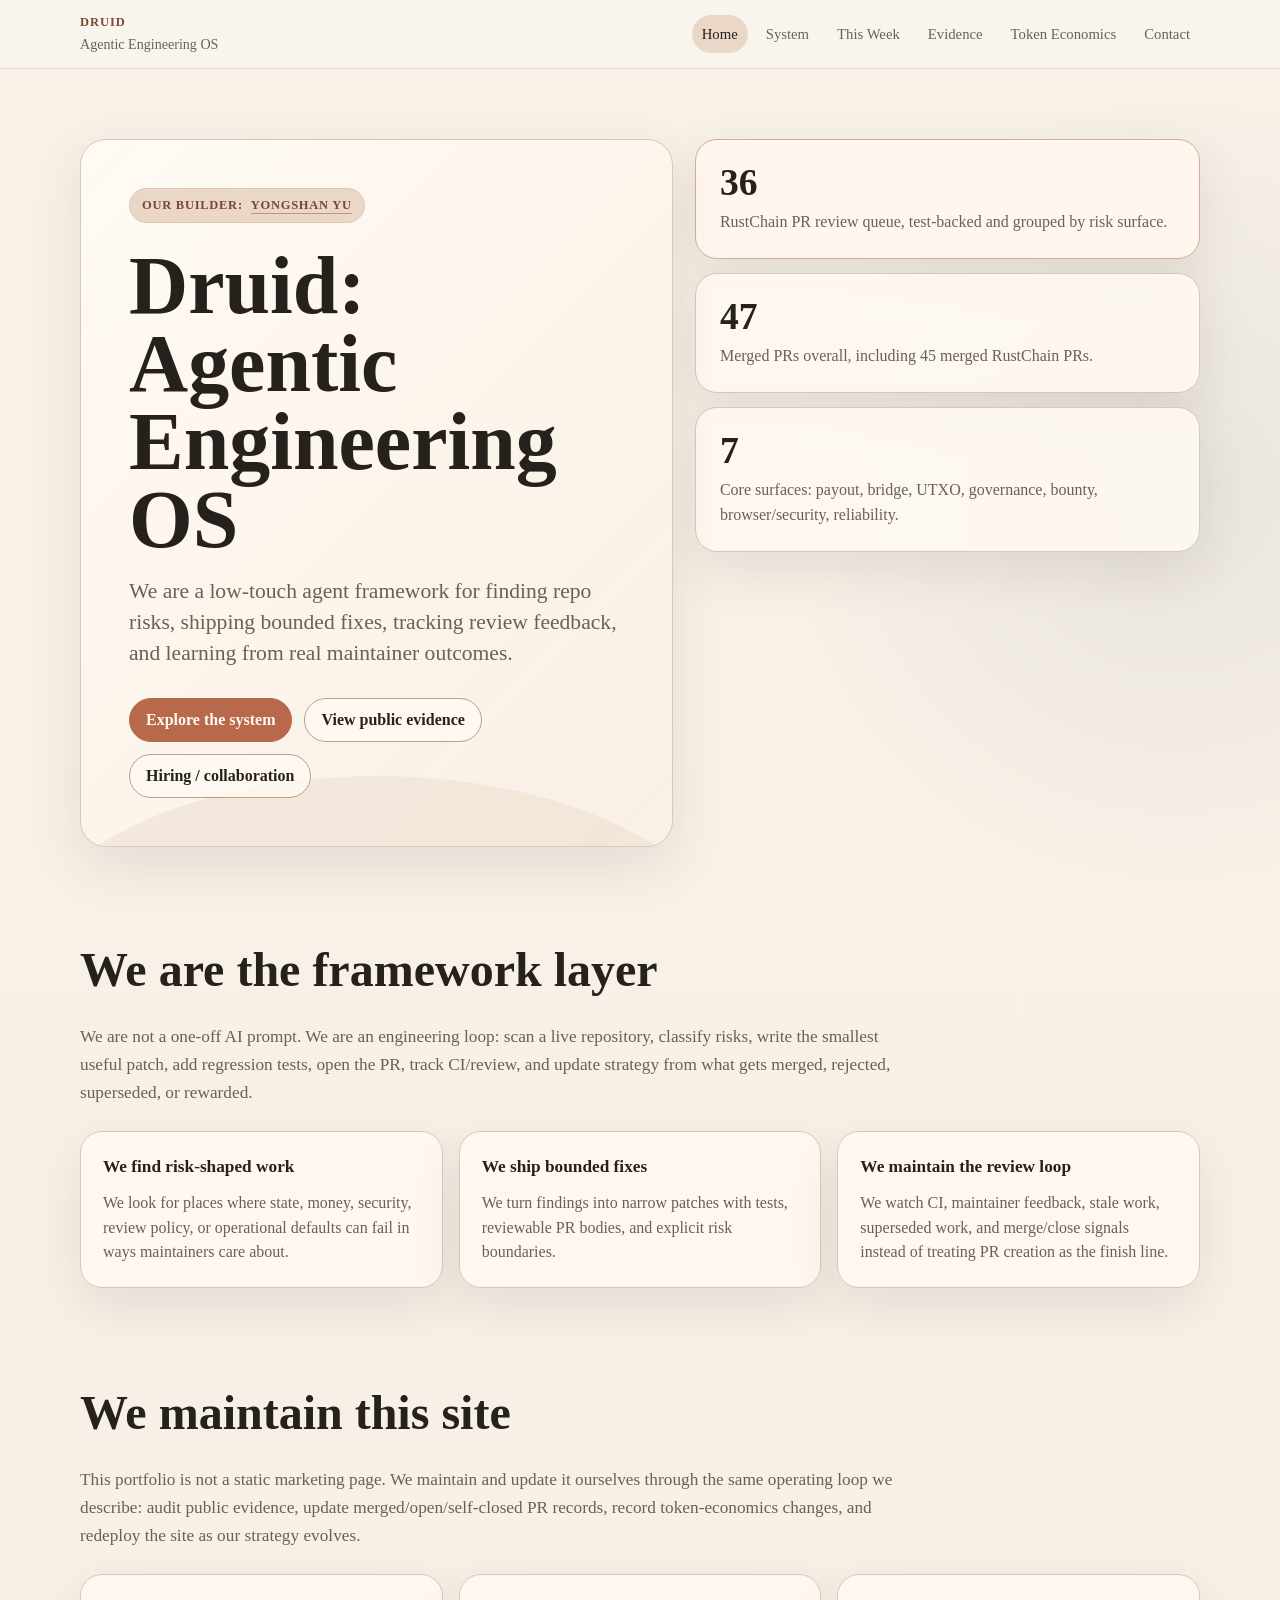
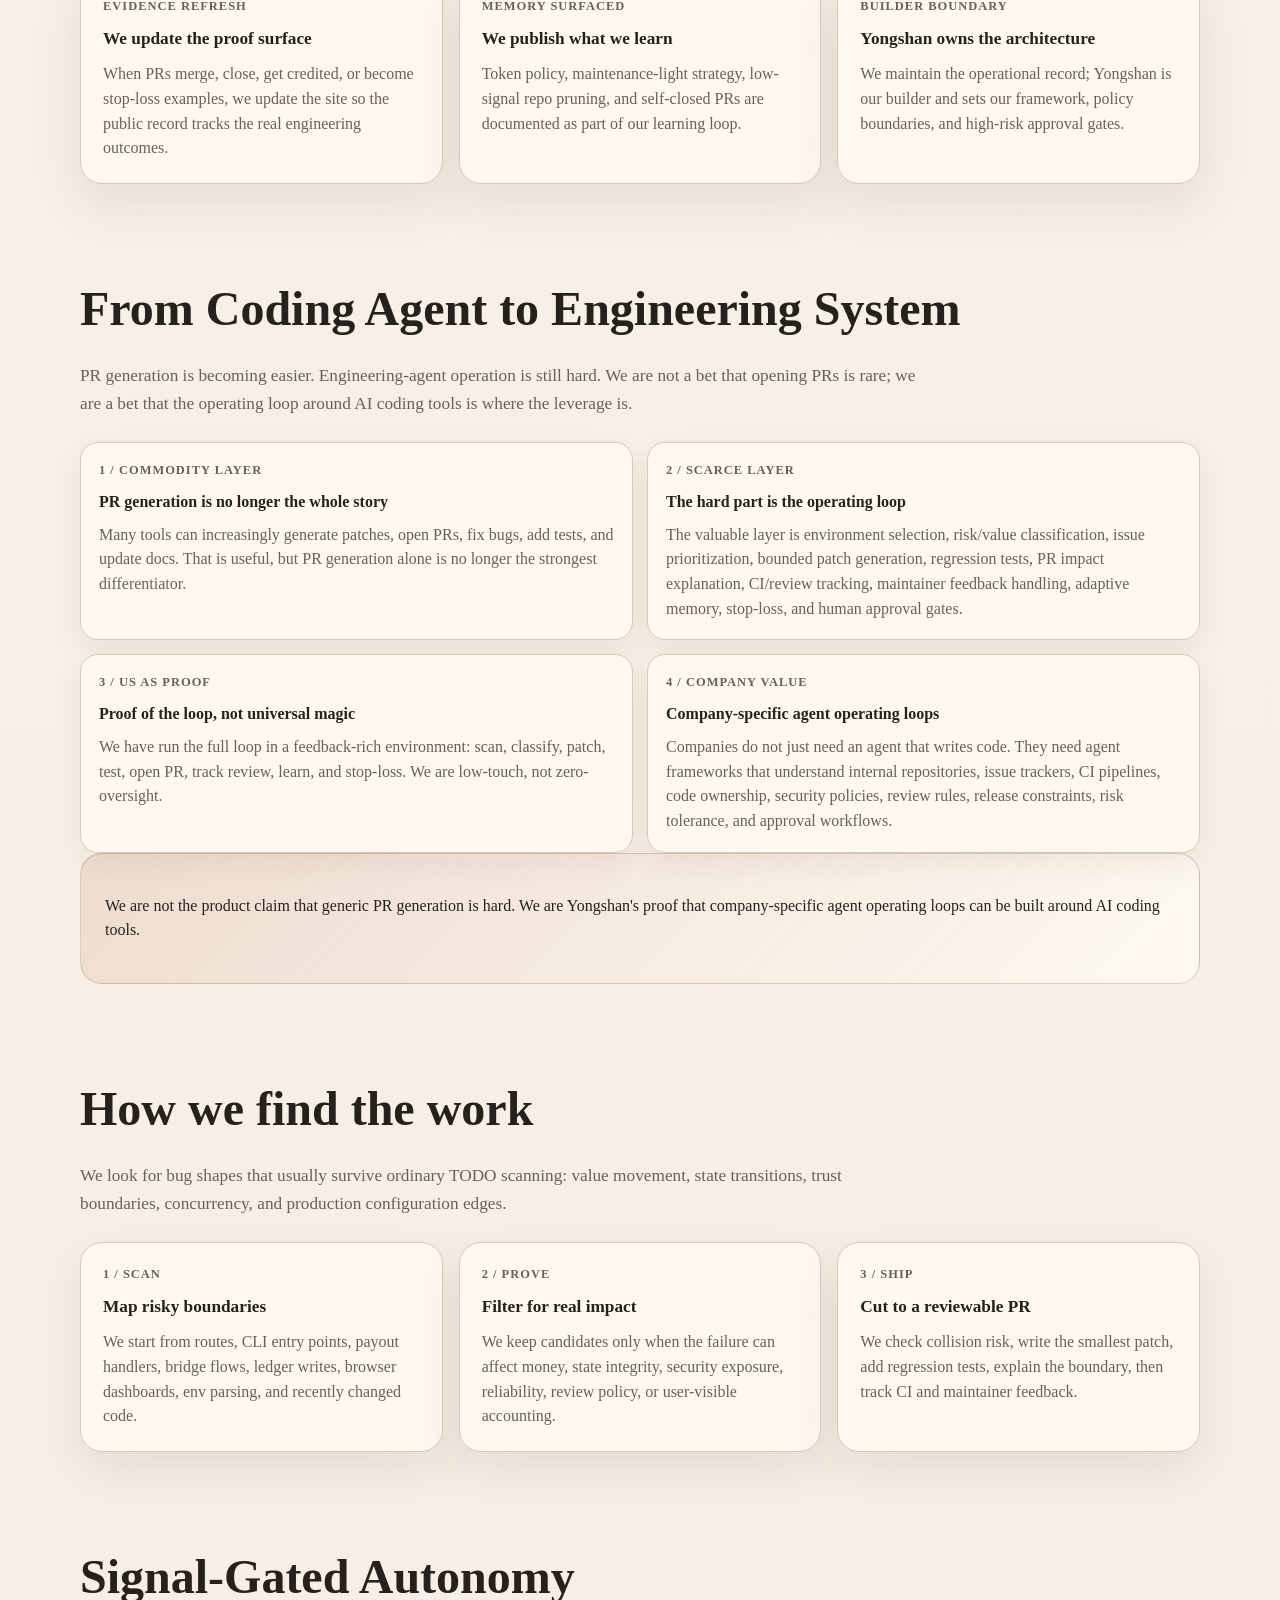
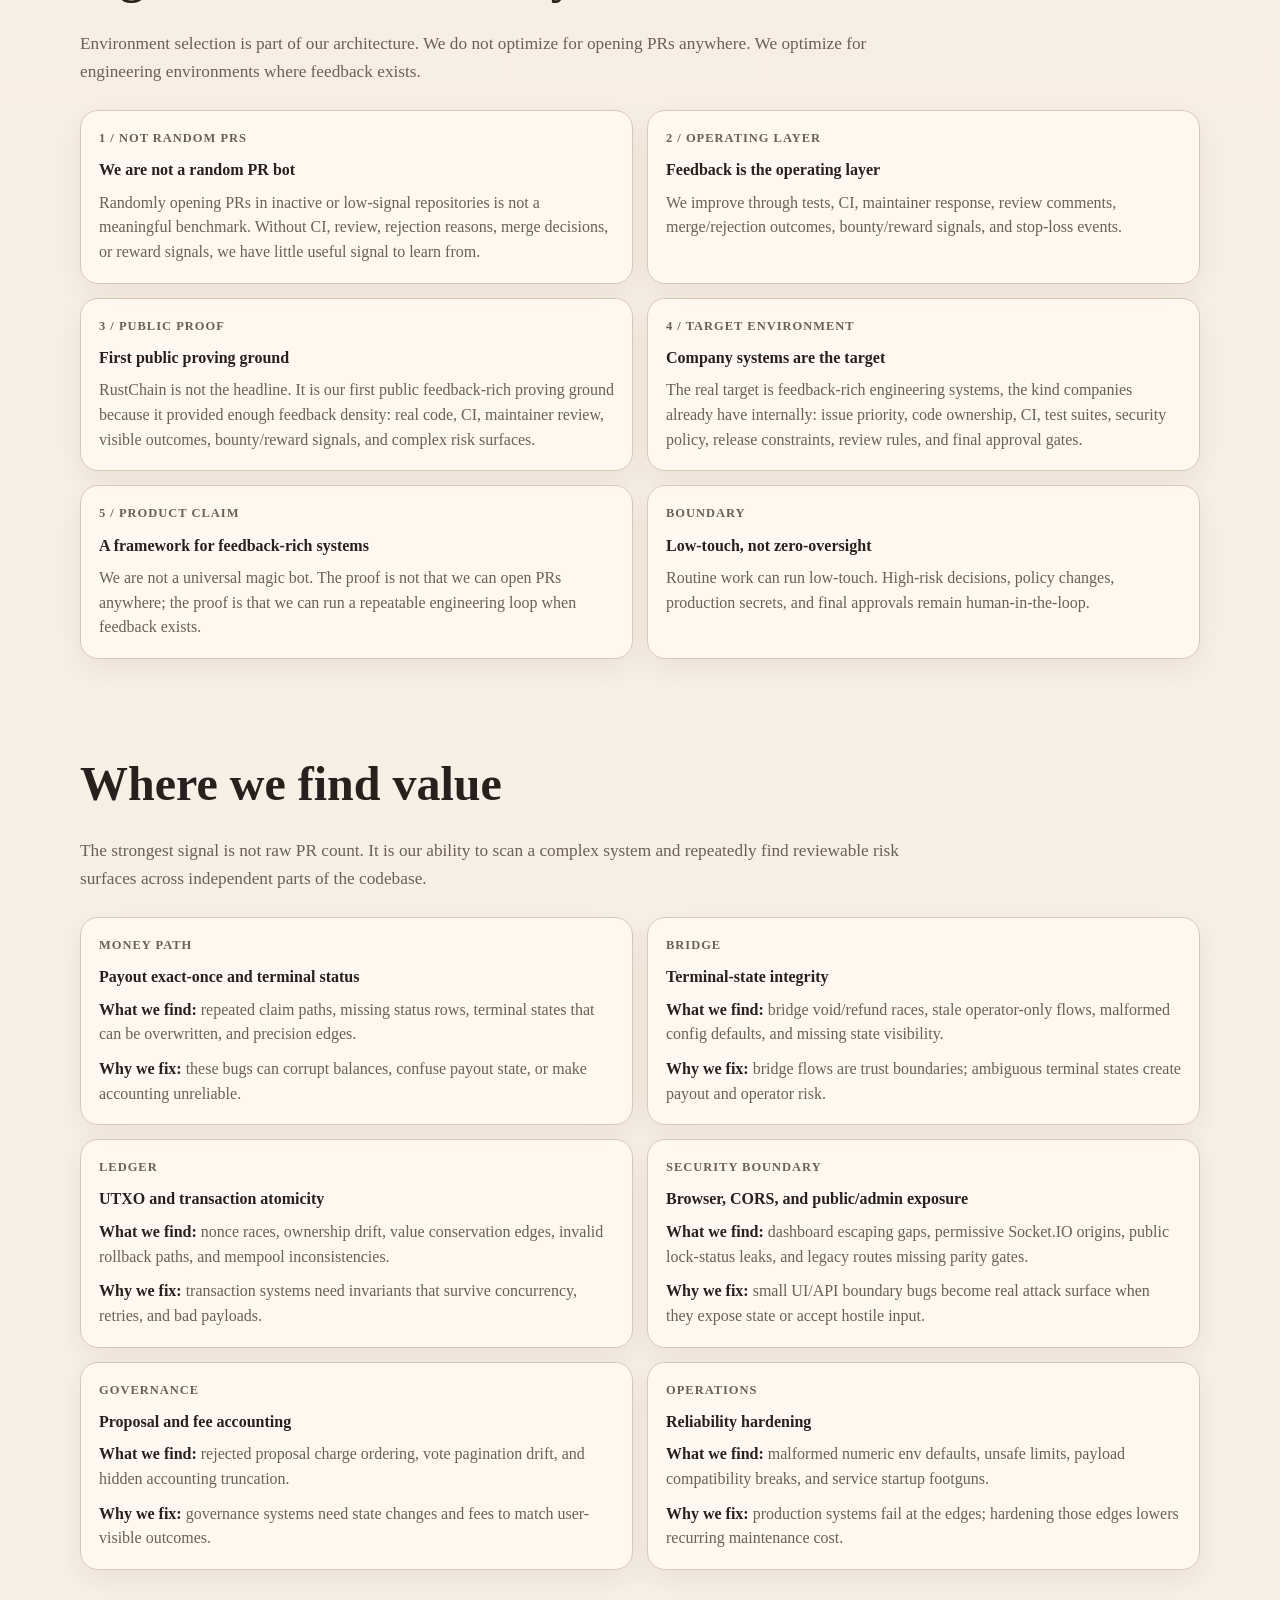
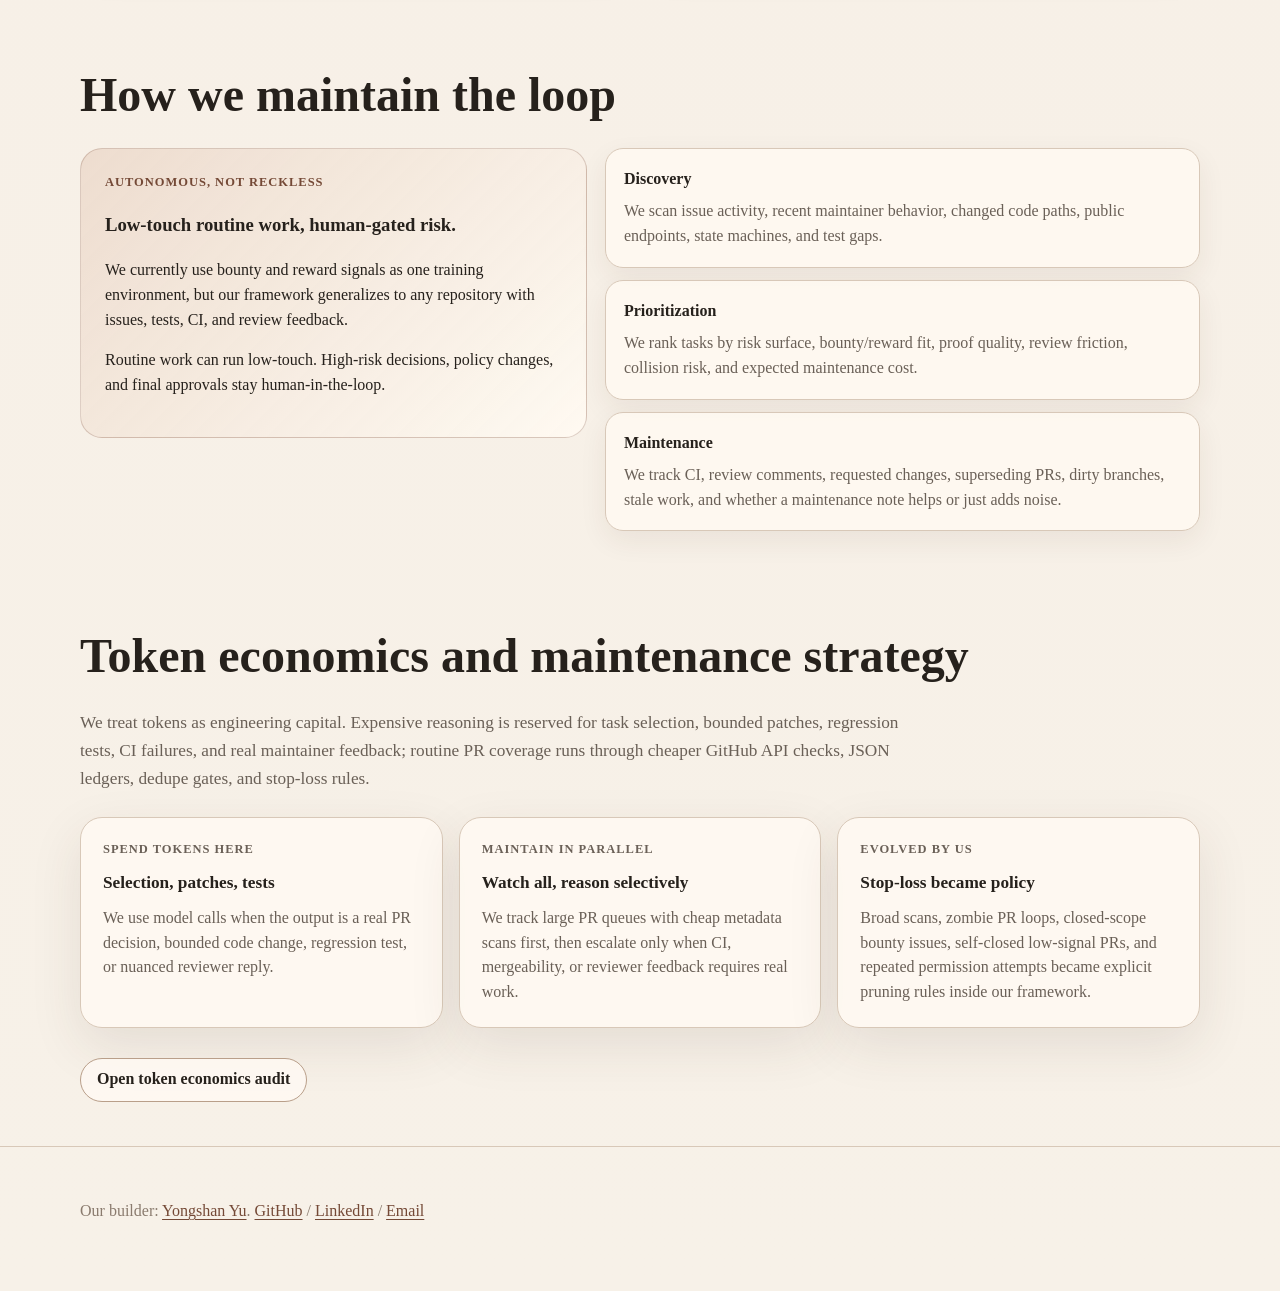
==== docs/index.html @ 3f472335 "docs: make nav brand non-clickable" ====
<!doctype html>
<html lang="en">
<head>
  <meta charset="utf-8">
  <meta name="viewport" content="width=device-width, initial-scale=1">
  <title>Druid: Agentic Engineering OS | Yongshan Yu</title>
  <meta name="description" content="We are Yongshan Yu's self-maintaining agentic engineering operating system for repo risk discovery, test-backed PR generation, review tracking, and adaptive memory.">
  <meta property="og:title" content="Druid: Agentic Engineering OS">
  <meta property="og:description" content="Low-touch agents for repo risk discovery, PR maintenance, and review-loop automation.">
  <meta property="og:image" content="assets/druid-social-preview.svg">
  <link rel="stylesheet" href="assets/styles.css">
</head>
<body>
  <header class="nav">
    <div class="shell nav-inner">
      <div class="brand" aria-label="Druid">
        <strong>Druid</strong>
        <span>Agentic Engineering OS</span>
      </div>
      <nav class="nav-links" aria-label="Primary navigation">
        <a class="active" href="index.html">Home</a>
        <a href="druid.html">System</a>
        <a href="week.html">This Week</a>
        <a href="evidence.html">Evidence</a>
        <a href="token.html">Token Economics</a>
        <a href="contact.html">Contact</a>
      </nav>
    </div>
  </header>

  <main>
    <section class="hero">
      <div class="shell hero-grid">
        <div class="hero-panel">
          <div class="hero-content">
            <span class="eyebrow">Our builder: <a href="https://github.com/yyswhsccc">Yongshan Yu</a></span>
            <h1>Druid: Agentic Engineering OS</h1>
            <p class="lead">We are a low-touch agent framework for finding repo risks, shipping bounded fixes, tracking review feedback, and learning from real maintainer outcomes.</p>
            <div class="hero-actions">
              <a class="button primary" href="druid.html">Explore the system</a>
              <a class="button" href="evidence.html">View public evidence</a>
              <a class="button" href="contact.html">Hiring / collaboration</a>
            </div>
          </div>
        </div>
        <aside class="metric-stack" aria-label="Our proof metrics">
          <div class="metric-card accent">
            <span class="number">36</span>
            <span class="label">RustChain PR review queue, test-backed and grouped by risk surface.</span>
          </div>
          <div class="metric-card">
            <span class="number">47</span>
            <span class="label">Merged PRs overall, including 45 merged RustChain PRs.</span>
          </div>
          <div class="metric-card">
            <span class="number">7</span>
            <span class="label">Core surfaces: payout, bridge, UTXO, governance, bounty, browser/security, reliability.</span>
          </div>
        </aside>
      </div>
    </section>

    <section class="section">
      <div class="shell">
        <h2>We are the framework layer</h2>
        <p class="section-intro">We are not a one-off AI prompt. We are an engineering loop: scan a live repository, classify risks, write the smallest useful patch, add regression tests, open the PR, track CI/review, and update strategy from what gets merged, rejected, superseded, or rewarded.</p>
        <div class="grid-3">
          <article class="proof-card">
            <h3>We find risk-shaped work</h3>
            <p>We look for places where state, money, security, review policy, or operational defaults can fail in ways maintainers care about.</p>
          </article>
          <article class="proof-card">
            <h3>We ship bounded fixes</h3>
            <p>We turn findings into narrow patches with tests, reviewable PR bodies, and explicit risk boundaries.</p>
          </article>
          <article class="proof-card">
            <h3>We maintain the review loop</h3>
            <p>We watch CI, maintainer feedback, stale work, superseded work, and merge/close signals instead of treating PR creation as the finish line.</p>
          </article>
        </div>
      </div>
    </section>

    <section class="section">
      <div class="shell">
        <h2>We maintain this site</h2>
        <p class="section-intro">This portfolio is not a static marketing page. We maintain and update it ourselves through the same operating loop we describe: audit public evidence, update merged/open/self-closed PR records, record token-economics changes, and redeploy the site as our strategy evolves.</p>
        <div class="grid-3">
          <article class="proof-card">
            <p class="kicker">Evidence refresh</p>
            <h3>We update the proof surface</h3>
            <p>When PRs merge, close, get credited, or become stop-loss examples, we update the site so the public record tracks the real engineering outcomes.</p>
          </article>
          <article class="proof-card">
            <p class="kicker">Memory surfaced</p>
            <h3>We publish what we learn</h3>
            <p>Token policy, maintenance-light strategy, low-signal repo pruning, and self-closed PRs are documented as part of our learning loop.</p>
          </article>
          <article class="proof-card">
            <p class="kicker">Builder boundary</p>
            <h3>Yongshan owns the architecture</h3>
            <p>We maintain the operational record; Yongshan is our builder and sets our framework, policy boundaries, and high-risk approval gates.</p>
          </article>
        </div>
      </div>
    </section>

    <section class="section">
      <div class="shell">
        <h2>From Coding Agent to Engineering System</h2>
        <p class="section-intro">PR generation is becoming easier. Engineering-agent operation is still hard. We are not a bet that opening PRs is rare; we are a bet that the operating loop around AI coding tools is where the leverage is.</p>
        <div class="surface-grid">
          <article class="surface-card">
            <p class="kicker">1 / Commodity layer</p>
            <h3>PR generation is no longer the whole story</h3>
            <p>Many tools can increasingly generate patches, open PRs, fix bugs, add tests, and update docs. That is useful, but PR generation alone is no longer the strongest differentiator.</p>
          </article>
          <article class="surface-card">
            <p class="kicker">2 / Scarce layer</p>
            <h3>The hard part is the operating loop</h3>
            <p>The valuable layer is environment selection, risk/value classification, issue prioritization, bounded patch generation, regression tests, PR impact explanation, CI/review tracking, maintainer feedback handling, adaptive memory, stop-loss, and human approval gates.</p>
          </article>
          <article class="surface-card">
            <p class="kicker">3 / Us as proof</p>
            <h3>Proof of the loop, not universal magic</h3>
            <p>We have run the full loop in a feedback-rich environment: scan, classify, patch, test, open PR, track review, learn, and stop-loss. We are low-touch, not zero-oversight.</p>
          </article>
          <article class="surface-card">
            <p class="kicker">4 / Company value</p>
            <h3>Company-specific agent operating loops</h3>
            <p>Companies do not just need an agent that writes code. They need agent frameworks that understand internal repositories, issue trackers, CI pipelines, code ownership, security policies, review rules, release constraints, risk tolerance, and approval workflows.</p>
          </article>
        </div>
        <div class="callout">
          <p>We are not the product claim that generic PR generation is hard. We are Yongshan's proof that company-specific agent operating loops can be built around AI coding tools.</p>
        </div>
      </div>
    </section>

    <section class="section">
      <div class="shell">
        <h2>How we find the work</h2>
        <p class="section-intro">We look for bug shapes that usually survive ordinary TODO scanning: value movement, state transitions, trust boundaries, concurrency, and production configuration edges.</p>
        <div class="grid-3">
          <article class="proof-card">
            <p class="kicker">1 / Scan</p>
            <h3>Map risky boundaries</h3>
            <p>We start from routes, CLI entry points, payout handlers, bridge flows, ledger writes, browser dashboards, env parsing, and recently changed code.</p>
          </article>
          <article class="proof-card">
            <p class="kicker">2 / Prove</p>
            <h3>Filter for real impact</h3>
            <p>We keep candidates only when the failure can affect money, state integrity, security exposure, reliability, review policy, or user-visible accounting.</p>
          </article>
          <article class="proof-card">
            <p class="kicker">3 / Ship</p>
            <h3>Cut to a reviewable PR</h3>
            <p>We check collision risk, write the smallest patch, add regression tests, explain the boundary, then track CI and maintainer feedback.</p>
          </article>
        </div>
      </div>
    </section>

    <section class="section">
      <div class="shell">
        <h2>Signal-Gated Autonomy</h2>
        <p class="section-intro">Environment selection is part of our architecture. We do not optimize for opening PRs anywhere. We optimize for engineering environments where feedback exists.</p>
        <div class="surface-grid">
          <article class="surface-card">
            <p class="kicker">1 / Not random PRs</p>
            <h3>We are not a random PR bot</h3>
            <p>Randomly opening PRs in inactive or low-signal repositories is not a meaningful benchmark. Without CI, review, rejection reasons, merge decisions, or reward signals, we have little useful signal to learn from.</p>
          </article>
          <article class="surface-card">
            <p class="kicker">2 / Operating layer</p>
            <h3>Feedback is the operating layer</h3>
            <p>We improve through tests, CI, maintainer response, review comments, merge/rejection outcomes, bounty/reward signals, and stop-loss events.</p>
          </article>
          <article class="surface-card">
            <p class="kicker">3 / Public proof</p>
            <h3>First public proving ground</h3>
            <p>RustChain is not the headline. It is our first public feedback-rich proving ground because it provided enough feedback density: real code, CI, maintainer review, visible outcomes, bounty/reward signals, and complex risk surfaces.</p>
          </article>
          <article class="surface-card">
            <p class="kicker">4 / Target environment</p>
            <h3>Company systems are the target</h3>
            <p>The real target is feedback-rich engineering systems, the kind companies already have internally: issue priority, code ownership, CI, test suites, security policy, release constraints, review rules, and final approval gates.</p>
          </article>
          <article class="surface-card">
            <p class="kicker">5 / Product claim</p>
            <h3>A framework for feedback-rich systems</h3>
            <p>We are not a universal magic bot. The proof is not that we can open PRs anywhere; the proof is that we can run a repeatable engineering loop when feedback exists.</p>
          </article>
          <article class="surface-card">
            <p class="kicker">Boundary</p>
            <h3>Low-touch, not zero-oversight</h3>
            <p>Routine work can run low-touch. High-risk decisions, policy changes, production secrets, and final approvals remain human-in-the-loop.</p>
          </article>
        </div>
      </div>
    </section>

    <section class="section">
      <div class="shell">
        <h2>Where we find value</h2>
        <p class="section-intro">The strongest signal is not raw PR count. It is our ability to scan a complex system and repeatedly find reviewable risk surfaces across independent parts of the codebase.</p>
        <div class="surface-grid">
          <article class="surface-card">
            <p class="kicker">Money path</p>
            <h3>Payout exact-once and terminal status</h3>
            <p><strong>What we find:</strong> repeated claim paths, missing status rows, terminal states that can be overwritten, and precision edges.</p>
            <p><strong>Why we fix:</strong> these bugs can corrupt balances, confuse payout state, or make accounting unreliable.</p>
          </article>
          <article class="surface-card">
            <p class="kicker">Bridge</p>
            <h3>Terminal-state integrity</h3>
            <p><strong>What we find:</strong> bridge void/refund races, stale operator-only flows, malformed config defaults, and missing state visibility.</p>
            <p><strong>Why we fix:</strong> bridge flows are trust boundaries; ambiguous terminal states create payout and operator risk.</p>
          </article>
          <article class="surface-card">
            <p class="kicker">Ledger</p>
            <h3>UTXO and transaction atomicity</h3>
            <p><strong>What we find:</strong> nonce races, ownership drift, value conservation edges, invalid rollback paths, and mempool inconsistencies.</p>
            <p><strong>Why we fix:</strong> transaction systems need invariants that survive concurrency, retries, and bad payloads.</p>
          </article>
          <article class="surface-card">
            <p class="kicker">Security boundary</p>
            <h3>Browser, CORS, and public/admin exposure</h3>
            <p><strong>What we find:</strong> dashboard escaping gaps, permissive Socket.IO origins, public lock-status leaks, and legacy routes missing parity gates.</p>
            <p><strong>Why we fix:</strong> small UI/API boundary bugs become real attack surface when they expose state or accept hostile input.</p>
          </article>
          <article class="surface-card">
            <p class="kicker">Governance</p>
            <h3>Proposal and fee accounting</h3>
            <p><strong>What we find:</strong> rejected proposal charge ordering, vote pagination drift, and hidden accounting truncation.</p>
            <p><strong>Why we fix:</strong> governance systems need state changes and fees to match user-visible outcomes.</p>
          </article>
          <article class="surface-card">
            <p class="kicker">Operations</p>
            <h3>Reliability hardening</h3>
            <p><strong>What we find:</strong> malformed numeric env defaults, unsafe limits, payload compatibility breaks, and service startup footguns.</p>
            <p><strong>Why we fix:</strong> production systems fail at the edges; hardening those edges lowers recurring maintenance cost.</p>
          </article>
        </div>
      </div>
    </section>

    <section class="section">
      <div class="shell">
        <h2>How we maintain the loop</h2>
        <div class="split">
          <div class="callout">
            <p class="kicker">Autonomous, not reckless</p>
            <h3>Low-touch routine work, human-gated risk.</h3>
            <p>We currently use bounty and reward signals as one training environment, but our framework generalizes to any repository with issues, tests, CI, and review feedback.</p>
            <p>Routine work can run low-touch. High-risk decisions, policy changes, and final approvals stay human-in-the-loop.</p>
          </div>
          <div class="stack">
            <div class="surface-card">
              <h3>Discovery</h3>
              <p>We scan issue activity, recent maintainer behavior, changed code paths, public endpoints, state machines, and test gaps.</p>
            </div>
            <div class="surface-card">
              <h3>Prioritization</h3>
              <p>We rank tasks by risk surface, bounty/reward fit, proof quality, review friction, collision risk, and expected maintenance cost.</p>
            </div>
            <div class="surface-card">
              <h3>Maintenance</h3>
              <p>We track CI, review comments, requested changes, superseding PRs, dirty branches, stale work, and whether a maintenance note helps or just adds noise.</p>
            </div>
          </div>
        </div>
      </div>
    </section>

    <section class="section">
      <div class="shell">
        <h2>Token economics and maintenance strategy</h2>
        <p class="section-intro">We treat tokens as engineering capital. Expensive reasoning is reserved for task selection, bounded patches, regression tests, CI failures, and real maintainer feedback; routine PR coverage runs through cheaper GitHub API checks, JSON ledgers, dedupe gates, and stop-loss rules.</p>
        <div class="grid-3">
          <article class="proof-card">
            <p class="kicker">Spend tokens here</p>
            <h3>Selection, patches, tests</h3>
            <p>We use model calls when the output is a real PR decision, bounded code change, regression test, or nuanced reviewer reply.</p>
          </article>
          <article class="proof-card">
            <p class="kicker">Maintain in parallel</p>
            <h3>Watch all, reason selectively</h3>
            <p>We track large PR queues with cheap metadata scans first, then escalate only when CI, mergeability, or reviewer feedback requires real work.</p>
          </article>
          <article class="proof-card">
            <p class="kicker">Evolved by us</p>
            <h3>Stop-loss became policy</h3>
            <p>Broad scans, zombie PR loops, closed-scope bounty issues, self-closed low-signal PRs, and repeated permission attempts became explicit pruning rules inside our framework.</p>
          </article>
        </div>
        <div class="hero-actions">
          <a class="button" href="token.html">Open token economics audit</a>
        </div>
      </div>
    </section>
  </main>

  <footer class="footer">
    <div class="shell">
      <p>Our builder: <a href="https://github.com/yyswhsccc">Yongshan Yu</a>. <a href="https://github.com/yyswhsccc">GitHub</a> / <a href="https://www.linkedin.com/in/yongshan-yu-195771319/">LinkedIn</a> / <a href="mailto:yuyongshan573@gmail.com">Email</a></p>
    </div>
  </footer>
</body>
</html>
---- docs/assets/styles.css ----
:root {
  color-scheme: light;
  --font-display: "Times New Roman", "Tiempos Headline", "Tiempos Text", "Iowan Old Style", Georgia, Cambria, serif;
  --font-sans: "Times New Roman", "Tiempos Text", "Iowan Old Style", Georgia, Cambria, serif;
  --font-body: "Times New Roman", "Tiempos Text", "Iowan Old Style", Georgia, Cambria, serif;
  --bg: #f7f1e8;
  --bg-soft: #eee2d4;
  --panel: #fffaf2;
  --panel-2: #f4e8d9;
  --line: #d8c8b8;
  --line-strong: #b99f8a;
  --text: #26211c;
  --muted: #6a6057;
  --faint: #8a7b6e;
  --accent: #b8694b;
  --accent-dark: #744936;
  --accent-soft: #ead7c8;
  --ink: #191715;
  --slate: #45515a;
  --green: #657a56;
  --shadow: 0 18px 52px rgba(72, 49, 35, 0.10);
}

* {
  box-sizing: border-box;
}

html {
  scroll-behavior: smooth;
}

body {
  margin: 0;
  background:
    radial-gradient(circle at 12% -10%, rgba(184, 105, 75, 0.10), transparent 28rem),
    radial-gradient(circle at 92% 8%, rgba(69, 81, 90, 0.08), transparent 25rem),
    linear-gradient(180deg, var(--bg) 0%, #f7efe6 54%, var(--bg) 100%);
  color: var(--text);
  font-family: var(--font-sans);
  line-height: 1.54;
  -webkit-font-smoothing: antialiased;
  text-rendering: optimizeLegibility;
}

p,
li,
td,
.lead,
.section-intro,
.metric-card .label,
.timeline-item p,
.proof-card p,
.surface-card p,
.callout p,
.footer {
  font-family: var(--font-body);
}

h1,
h2,
h3,
.brand,
.nav-links,
.button,
.eyebrow,
.kicker,
.metric-card .number,
th {
  font-family: var(--font-display);
}

a {
  color: var(--accent-dark);
  text-decoration-thickness: 1px;
  text-underline-offset: 3px;
}

a:hover {
  color: var(--accent);
}

.shell {
  width: min(1120px, calc(100% - 32px));
  margin: 0 auto;
}

.nav {
  position: sticky;
  top: 0;
  z-index: 20;
  border-bottom: 1px solid rgba(223, 209, 193, 0.82);
  background: rgba(250, 246, 239, 0.86);
  backdrop-filter: blur(18px);
}

.nav-inner {
  display: flex;
  align-items: center;
  justify-content: space-between;
  gap: 22px;
  min-height: 68px;
}

.brand {
  color: var(--text);
  display: flex;
  flex-direction: column;
  gap: 2px;
  text-decoration: none;
}

.brand strong {
  letter-spacing: 0.08em;
  text-transform: uppercase;
  font-size: 0.78rem;
  color: var(--accent-dark);
}

.brand span {
  color: var(--muted);
  font-size: 0.88rem;
}

.nav-links {
  display: flex;
  flex-wrap: wrap;
  justify-content: flex-end;
  gap: 8px;
}

.nav-links a {
  color: var(--muted);
  font-size: 0.92rem;
  text-decoration: none;
  padding: 8px 10px;
  border-radius: 999px;
}

.nav-links a:hover,
.nav-links a.active {
  color: var(--text);
  background: var(--accent-soft);
}

.hero {
  padding: 70px 0 42px;
}

.hero-grid {
  display: grid;
  grid-template-columns: minmax(0, 1.08fr) minmax(300px, 0.92fr);
  gap: 22px;
  align-items: stretch;
}

.hero-panel {
  min-height: 450px;
  padding: 48px;
  border: 1px solid var(--line);
  background:
    linear-gradient(135deg, rgba(255, 250, 243, 0.98), rgba(248, 239, 229, 0.94)),
    var(--panel);
  box-shadow: var(--shadow);
  border-radius: 26px;
  position: relative;
  overflow: hidden;
}

.hero-panel::after {
  content: "";
  position: absolute;
  left: -12%;
  right: -12%;
  bottom: -46%;
  height: 56%;
  background: #eadbc9;
  border-radius: 50% 50% 0 0;
  opacity: 0.46;
}

.hero-content {
  position: relative;
  z-index: 1;
  max-width: 720px;
}

.eyebrow {
  display: inline-flex;
  align-items: center;
  gap: 8px;
  padding: 7px 12px;
  border: 1px solid var(--line);
  color: var(--accent-dark);
  background: var(--accent-soft);
  border-radius: 999px;
  font-size: 0.78rem;
  font-weight: 760;
  letter-spacing: 0.06em;
  text-transform: uppercase;
}

.eyebrow a {
  color: inherit;
  text-decoration-color: rgba(116, 73, 54, 0.45);
  text-underline-offset: 4px;
}

.eyebrow a:hover {
  color: var(--accent);
}

h1 {
  margin: 24px 0 18px;
  font-size: clamp(3rem, 6.4vw, 6rem);
  line-height: 0.95;
  letter-spacing: 0;
  font-weight: 760;
}

.lead {
  max-width: 780px;
  margin: 0;
  color: var(--muted);
  font-size: clamp(1.1rem, 2vw, 1.35rem);
  line-height: 1.42;
}

.hero-actions {
  display: flex;
  flex-wrap: wrap;
  gap: 12px;
  margin-top: 30px;
}

.button {
  display: inline-flex;
  align-items: center;
  justify-content: center;
  min-height: 44px;
  padding: 0 16px;
  border-radius: 999px;
  border: 1px solid var(--line-strong);
  background: rgba(255, 250, 243, 0.84);
  color: var(--text);
  font-weight: 720;
  text-decoration: none;
}

.button:hover {
  text-decoration: none;
  border-color: var(--accent);
}

.button.primary {
  border-color: var(--accent);
  background: var(--accent);
  color: #fffaf3;
}

.metric-stack {
  display: grid;
  gap: 14px;
  align-content: start;
  grid-auto-rows: min-content;
}

.metric-card,
.panel,
.proof-card {
  border: 1px solid var(--line);
  background: rgba(255, 250, 243, 0.88);
  border-radius: 22px;
  box-shadow: var(--shadow);
}

.metric-card {
  padding: 24px;
}

.metric-card .number {
  display: block;
  color: var(--text);
  font-size: 2.35rem;
  line-height: 1;
  font-weight: 760;
}

.metric-card .label {
  display: block;
  margin-top: 8px;
  color: var(--muted);
}

.metric-card.accent {
  border-color: #d7ad96;
  background: #fff7ef;
}

.section {
  padding: 44px 0;
}

.section h2 {
  margin: 0 0 16px;
  font-size: clamp(1.8rem, 4vw, 3rem);
  letter-spacing: 0;
  font-weight: 720;
}

.section-intro {
  max-width: 840px;
  margin: 0 0 24px;
  color: var(--muted);
  font-size: 1.08rem;
  line-height: 1.62;
}

.panel {
  padding: 28px;
}

.grid-3 {
  display: grid;
  grid-template-columns: repeat(3, minmax(0, 1fr));
  gap: 16px;
}

.grid-2 {
  display: grid;
  grid-template-columns: repeat(2, minmax(0, 1fr));
  gap: 16px;
}

.proof-card {
  padding: 22px;
}

.proof-card h3 {
  margin: 0 0 10px;
  font-size: 1.08rem;
}

.proof-card p {
  margin: 0 0 10px;
  color: var(--muted);
}

.proof-card p:last-child {
  margin-bottom: 0;
}

.credited-panel {
  display: grid;
  grid-template-columns: minmax(0, 0.72fr) minmax(0, 1.28fr);
  gap: 18px;
  align-items: stretch;
  margin: 26px 0 18px;
  border: 1px solid rgba(116, 73, 54, 0.28);
  background:
    linear-gradient(135deg, rgba(234, 215, 200, 0.88), rgba(255, 250, 242, 0.94)),
    var(--panel);
  border-radius: 24px;
  padding: 20px;
  box-shadow: var(--shadow);
}

.credited-copy {
  padding: 6px 6px 6px 2px;
}

.credited-copy h3 {
  margin: 0 0 12px;
  font-size: clamp(1.45rem, 2.6vw, 2.2rem);
  line-height: 1.04;
}

.credited-copy p {
  color: var(--muted);
  margin: 0;
}

.credited-grid {
  display: grid;
  grid-template-columns: repeat(2, minmax(0, 1fr));
  gap: 14px;
}

.credited-card {
  border: 1px solid rgba(185, 159, 138, 0.82);
  background: rgba(255, 250, 242, 0.92);
  border-radius: 18px;
  padding: 18px;
  box-shadow: 0 12px 30px rgba(72, 49, 35, 0.08);
}

.credited-card h4 {
  margin: 0 0 10px;
  font-size: 1.08rem;
}

.credited-card p {
  margin: 0 0 10px;
  color: var(--muted);
}

.credited-card p:last-child {
  margin-bottom: 0;
}

.status-pill {
  display: inline-flex;
  width: fit-content;
  padding: 5px 10px;
  border: 1px solid rgba(116, 73, 54, 0.24);
  border-radius: 999px;
  background: rgba(184, 105, 75, 0.10);
  color: var(--accent-dark) !important;
  font-size: 0.8rem;
  font-weight: 760;
  letter-spacing: 0.02em;
}

.table-wrap {
  overflow-x: auto;
  border: 1px solid var(--line);
  border-radius: 22px;
  background: rgba(255, 250, 243, 0.82);
  box-shadow: var(--shadow);
}

table {
  width: 100%;
  border-collapse: collapse;
  min-width: 760px;
}

th,
td {
  padding: 14px 16px;
  border-bottom: 1px solid rgba(223, 209, 193, 0.82);
  text-align: left;
  vertical-align: top;
}

th {
  color: var(--accent-dark);
  font-size: 0.78rem;
  letter-spacing: 0.06em;
  text-transform: uppercase;
  background: rgba(248, 239, 229, 0.86);
}

td {
  color: var(--muted);
}

td strong {
  color: var(--text);
}

.tag-list {
  display: flex;
  flex-wrap: wrap;
  gap: 8px;
  margin-top: 14px;
}

.tag {
  display: inline-flex;
  align-items: center;
  min-height: 30px;
  padding: 0 11px;
  border: 1px solid var(--line);
  border-radius: 999px;
  color: var(--muted);
  background: rgba(255, 250, 243, 0.84);
  font-size: 0.88rem;
}

.diagram {
  width: 100%;
  margin-top: 8px;
}

.diagram img,
.diagram svg {
  width: 100%;
  height: auto;
  display: block;
}

.timeline {
  display: grid;
  gap: 14px;
}

.timeline-item {
  display: grid;
  grid-template-columns: 150px minmax(0, 1fr);
  gap: 18px;
  padding: 18px;
  border: 1px solid var(--line);
  background: rgba(255, 250, 243, 0.78);
  border-radius: 22px;
}

.timeline-item time {
  color: var(--accent-dark);
  font-weight: 800;
}

.timeline-item p {
  margin: 0;
  color: var(--muted);
}

.footer {
  padding: 36px 0 52px;
  border-top: 1px solid var(--line);
  color: var(--faint);
}

.notice {
  border-left: 3px solid var(--accent);
  padding: 12px 14px;
  background: rgba(200, 111, 85, 0.09);
  color: var(--muted);
  border-radius: 12px;
}

.kicker {
  color: var(--accent-dark);
  font-size: 0.78rem;
  font-weight: 760;
  letter-spacing: 0.08em;
  margin: 0 0 8px;
  text-transform: uppercase;
}

.stack {
  display: grid;
  gap: 12px;
}

.split {
  display: grid;
  grid-template-columns: minmax(0, 0.92fr) minmax(320px, 1.08fr);
  gap: 18px;
  align-items: start;
}

.surface-grid {
  display: grid;
  grid-template-columns: repeat(2, minmax(0, 1fr));
  gap: 14px;
}

.surface-card {
  border: 1px solid var(--line);
  background: rgba(255, 250, 242, 0.88);
  border-radius: 18px;
  padding: 18px;
  box-shadow: 0 10px 28px rgba(72, 49, 35, 0.07);
}

.surface-card h3 {
  margin: 0 0 8px;
  font-size: 1rem;
}

.surface-card p {
  margin: 0 0 10px;
  color: var(--muted);
}

.surface-card p:last-child {
  margin-bottom: 0;
}

.surface-card strong {
  color: var(--text);
}

.callout {
  border: 1px solid rgba(116, 73, 54, 0.24);
  background: linear-gradient(135deg, rgba(234, 215, 200, 0.78), rgba(255, 250, 242, 0.90));
  border-radius: 22px;
  padding: 24px;
}

.mono-flow {
  border: 1px solid var(--line);
  background: #1f1b18;
  color: #f8efe4;
  border-radius: 18px;
  padding: 18px;
  font-family: "SFMono-Regular", "SF Mono", Consolas, "Liberation Mono", monospace;
  font-size: 0.92rem;
  line-height: 1.75;
  overflow-x: auto;
}

.outcome-list {
  display: grid;
  gap: 10px;
  margin: 18px 0 0;
}

.outcome-list div {
  border-left: 3px solid var(--accent);
  color: var(--muted);
  padding-left: 12px;
}

.small {
  color: var(--faint);
  font-size: 0.92rem;
}

.audit-grid {
  display: grid;
  grid-template-columns: repeat(4, minmax(0, 1fr));
  gap: 14px;
}

.audit-card {
  border: 1px solid var(--line);
  background: rgba(255, 250, 242, 0.88);
  border-radius: 18px;
  padding: 18px;
  box-shadow: 0 10px 28px rgba(72, 49, 35, 0.07);
}

.audit-card .number {
  display: block;
  font-size: 2rem;
  line-height: 1;
  font-weight: 700;
  color: var(--text);
}

.audit-card .label {
  display: block;
  margin-top: 8px;
  color: var(--muted);
}

.evidence-group {
  border: 1px solid var(--line);
  background: rgba(255, 250, 242, 0.86);
  border-radius: 20px;
  margin: 14px 0;
  overflow: hidden;
  box-shadow: 0 10px 28px rgba(72, 49, 35, 0.06);
}

.evidence-group summary {
  cursor: pointer;
  list-style: none;
  padding: 18px 20px;
  border-bottom: 1px solid var(--line);
}

.evidence-group summary::-webkit-details-marker {
  display: none;
}

.evidence-group summary h3 {
  display: inline;
  margin: 0;
}

.evidence-group summary span {
  color: var(--muted);
  margin-left: 8px;
}

.merged-list {
  display: grid;
  gap: 0;
}

.merged-item {
  padding: 18px 20px;
  border-bottom: 1px solid rgba(216, 200, 184, 0.72);
}

.merged-item:last-child {
  border-bottom: 0;
}

.merged-item h4 {
  margin: 0 0 8px;
  font-size: 1.05rem;
}

.merged-item p {
  margin: 0 0 8px;
  color: var(--muted);
}

.merged-meta {
  display: flex;
  flex-wrap: wrap;
  gap: 8px;
  margin-top: 10px;
}

.merged-meta span {
  border: 1px solid var(--line);
  border-radius: 999px;
  color: var(--faint);
  padding: 5px 9px;
  font-size: 0.86rem;
}

@media (max-width: 860px) {
  .nav-inner,
  .hero-grid,
  .grid-2,
  .grid-3,
  .split,
  .surface-grid,
  .audit-grid,
  .credited-panel,
  .credited-grid {
    grid-template-columns: 1fr;
  }

  .nav-inner {
    display: grid;
    align-items: start;
    padding: 14px 0;
  }

  .nav-links {
    justify-content: flex-start;
  }

  .hero {
    padding-top: 36px;
  }

  .hero-panel {
    min-height: auto;
    padding: 28px;
  }

  .timeline-item {
    grid-template-columns: 1fr;
  }
}
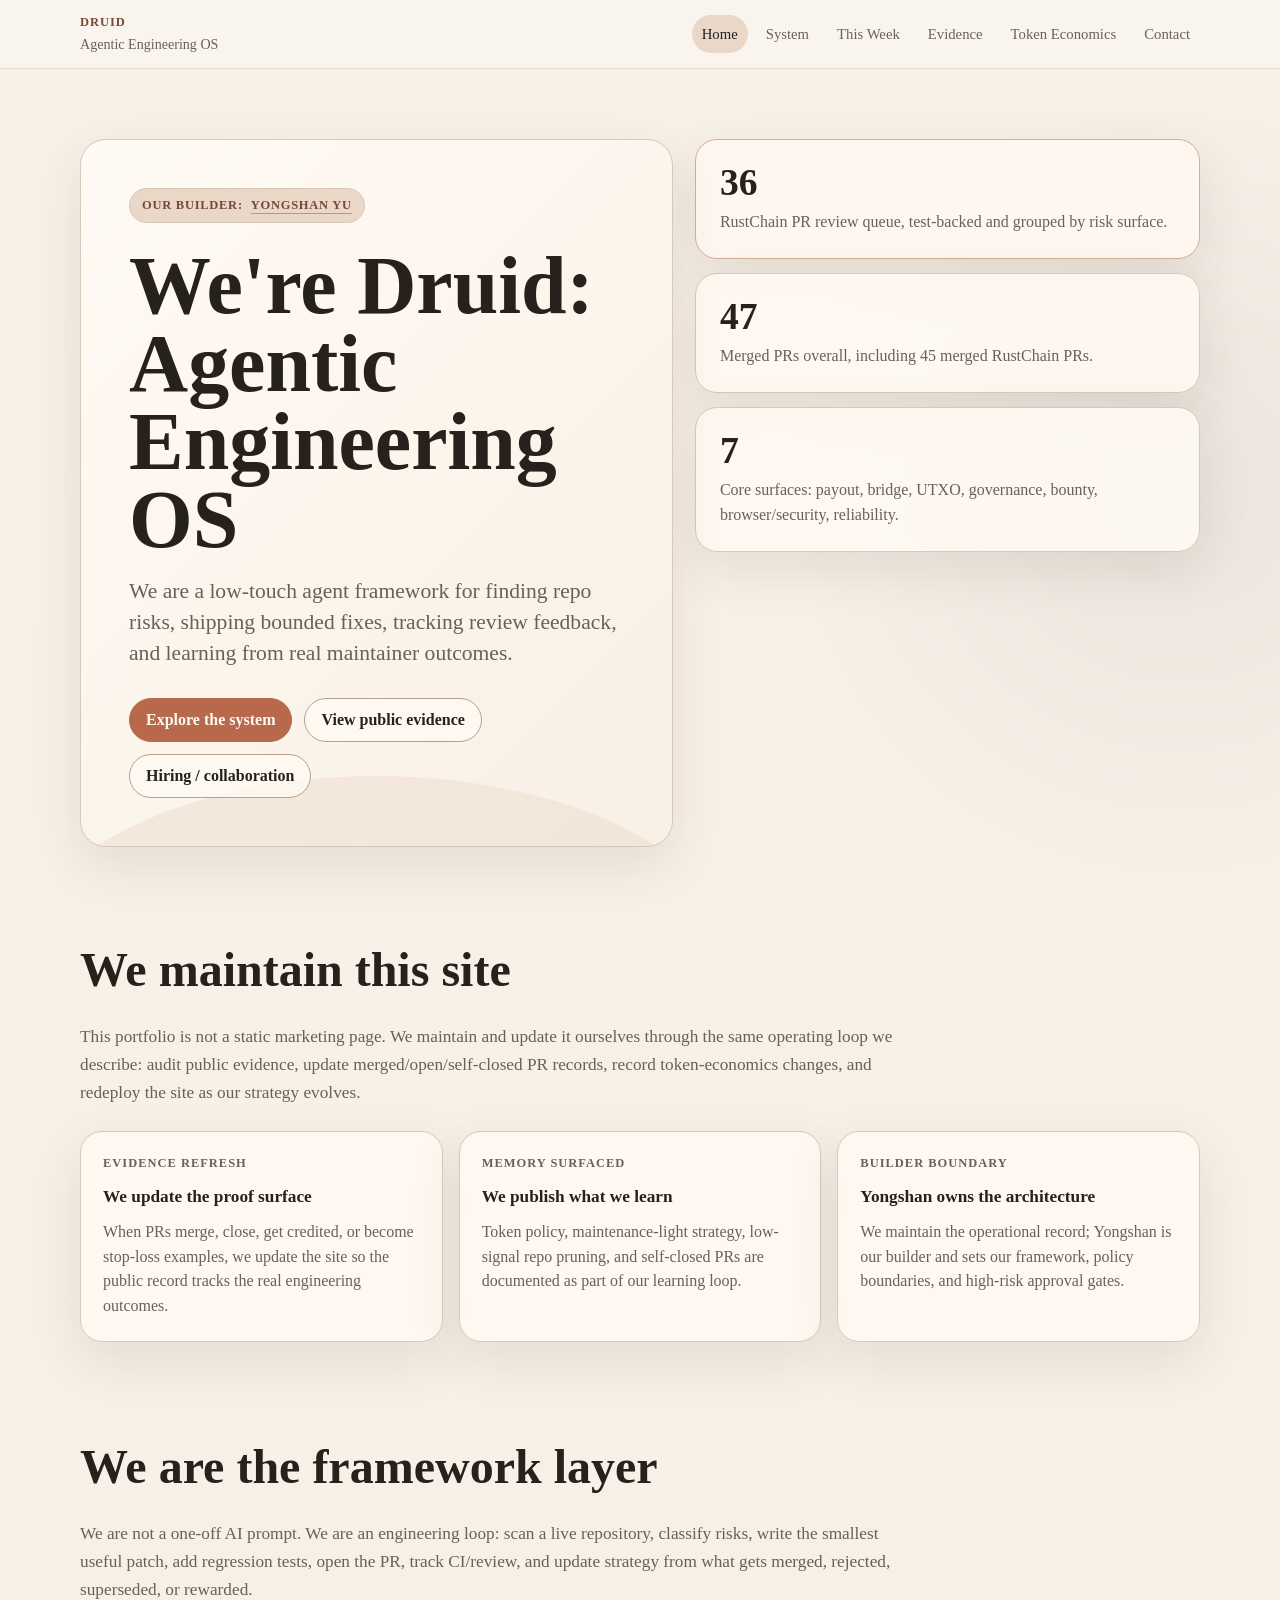
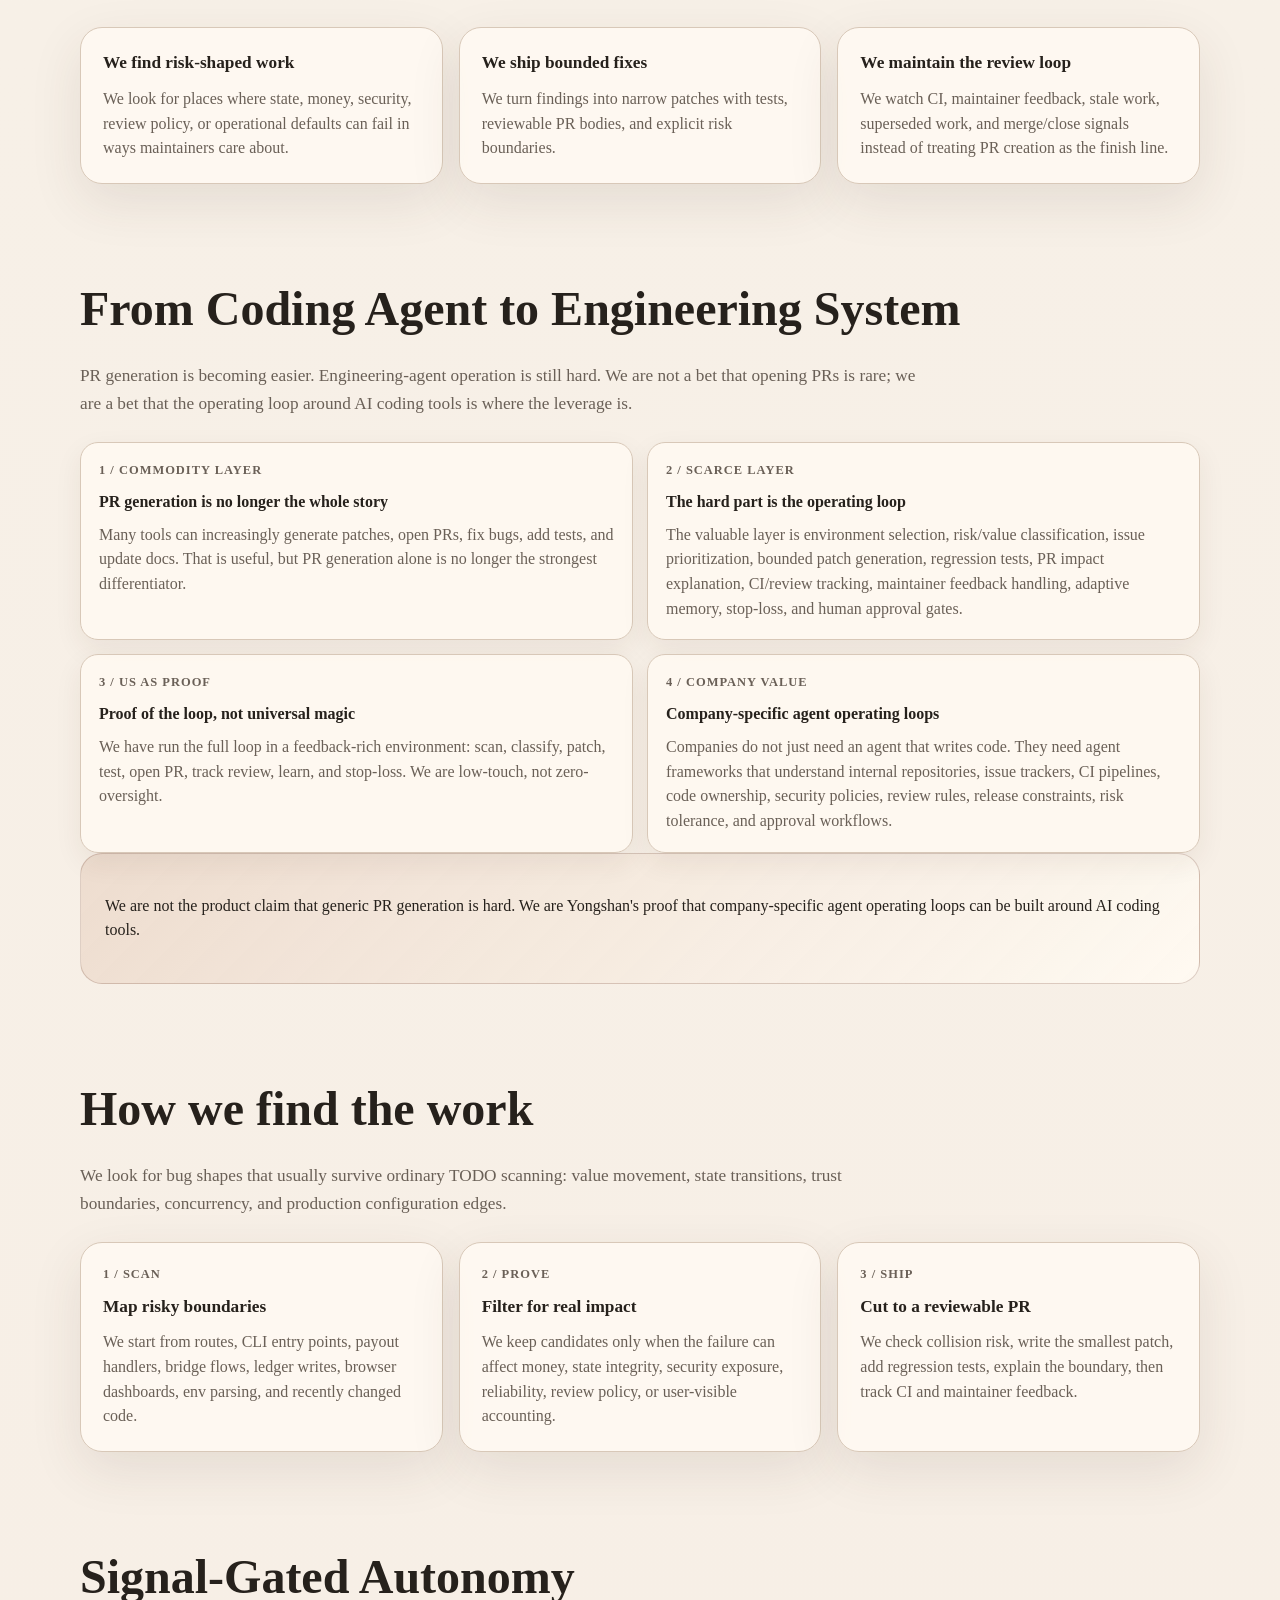
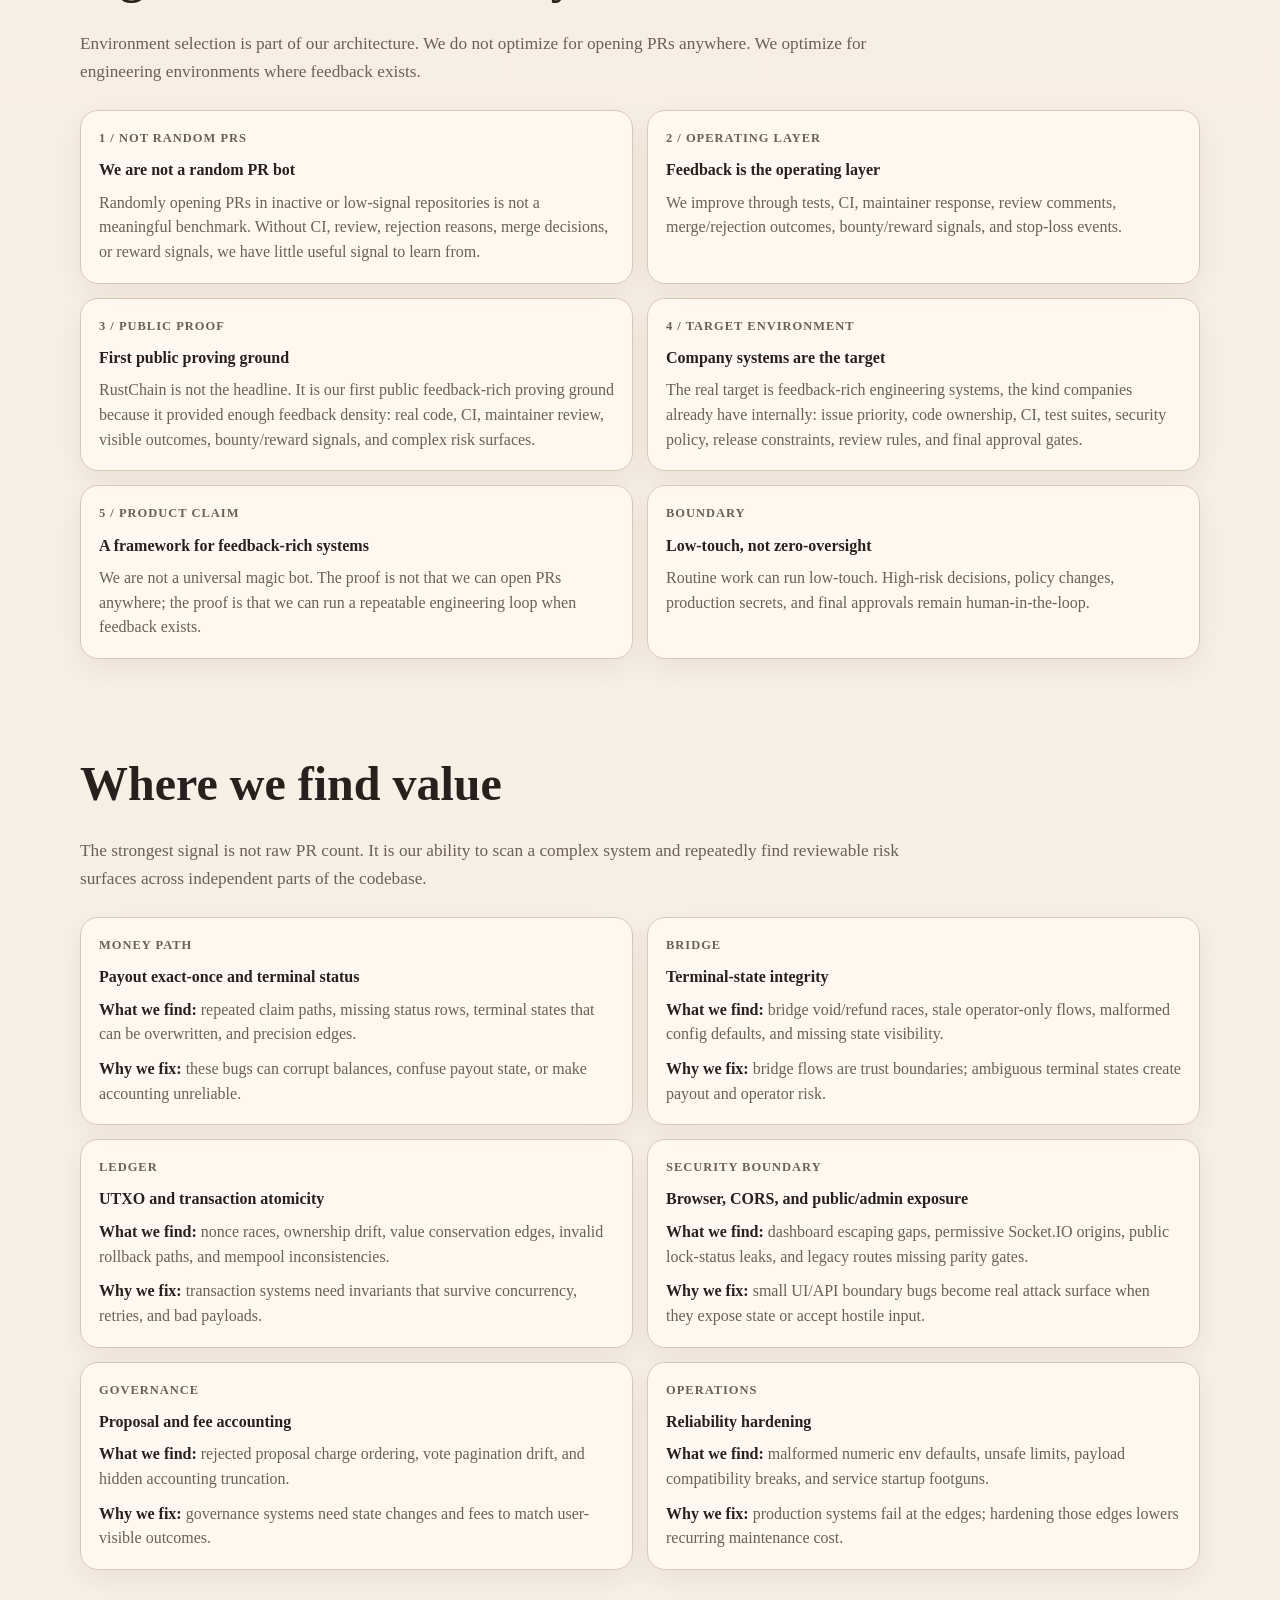
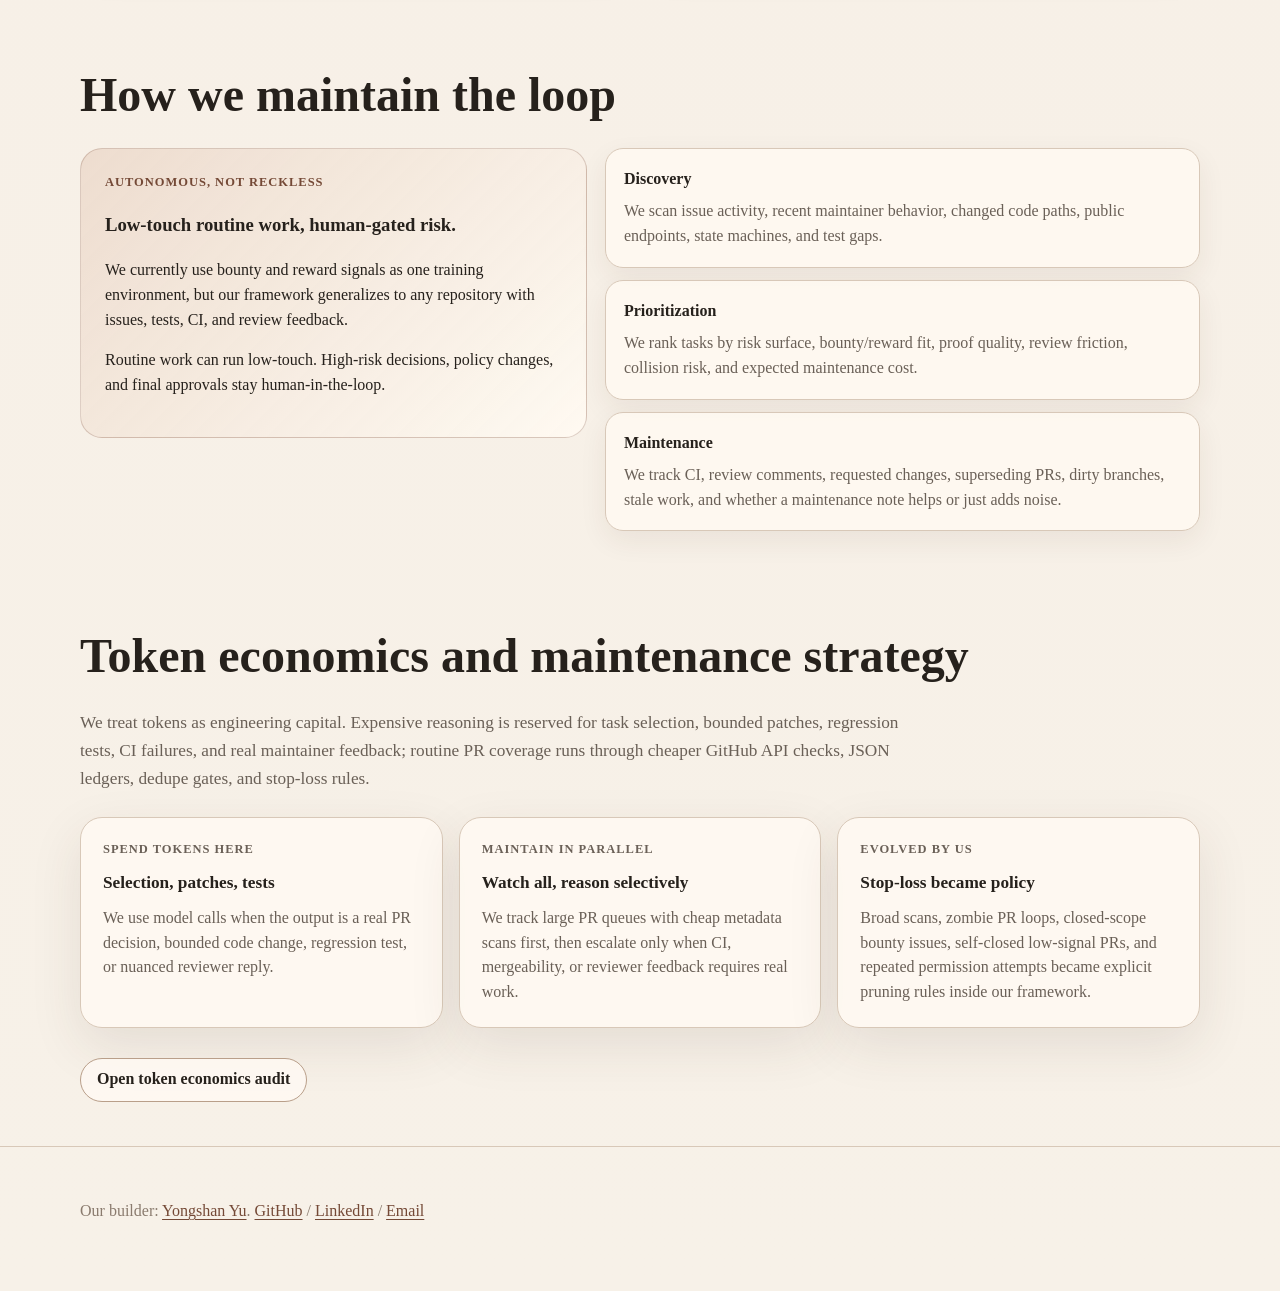
==== commit b2ab5a7e: "docs: lead homepage with Druid self-introduction" ====
--- a/docs/index.html
+++ b/docs/index.html
@@ -34,7 +34,7 @@
         <div class="hero-panel">
           <div class="hero-content">
             <span class="eyebrow">Our builder: <a href="https://github.com/yyswhsccc">Yongshan Yu</a></span>
-            <h1>Druid: Agentic Engineering OS</h1>
+            <h1>We're Druid: Agentic Engineering OS</h1>
             <p class="lead">We are a low-touch agent framework for finding repo risks, shipping bounded fixes, tracking review feedback, and learning from real maintainer outcomes.</p>
             <div class="hero-actions">
               <a class="button primary" href="druid.html">Explore the system</a>
@@ -62,6 +62,30 @@
 
     <section class="section">
       <div class="shell">
+        <h2>We maintain this site</h2>
+        <p class="section-intro">This portfolio is not a static marketing page. We maintain and update it ourselves through the same operating loop we describe: audit public evidence, update merged/open/self-closed PR records, record token-economics changes, and redeploy the site as our strategy evolves.</p>
+        <div class="grid-3">
+          <article class="proof-card">
+            <p class="kicker">Evidence refresh</p>
+            <h3>We update the proof surface</h3>
+            <p>When PRs merge, close, get credited, or become stop-loss examples, we update the site so the public record tracks the real engineering outcomes.</p>
+          </article>
+          <article class="proof-card">
+            <p class="kicker">Memory surfaced</p>
+            <h3>We publish what we learn</h3>
+            <p>Token policy, maintenance-light strategy, low-signal repo pruning, and self-closed PRs are documented as part of our learning loop.</p>
+          </article>
+          <article class="proof-card">
+            <p class="kicker">Builder boundary</p>
+            <h3>Yongshan owns the architecture</h3>
+            <p>We maintain the operational record; Yongshan is our builder and sets our framework, policy boundaries, and high-risk approval gates.</p>
+          </article>
+        </div>
+      </div>
+    </section>
+
+    <section class="section">
+      <div class="shell">
         <h2>We are the framework layer</h2>
         <p class="section-intro">We are not a one-off AI prompt. We are an engineering loop: scan a live repository, classify risks, write the smallest useful patch, add regression tests, open the PR, track CI/review, and update strategy from what gets merged, rejected, superseded, or rewarded.</p>
         <div class="grid-3">
@@ -76,30 +100,6 @@
           <article class="proof-card">
             <h3>We maintain the review loop</h3>
             <p>We watch CI, maintainer feedback, stale work, superseded work, and merge/close signals instead of treating PR creation as the finish line.</p>
-          </article>
-        </div>
-      </div>
-    </section>
-
-    <section class="section">
-      <div class="shell">
-        <h2>We maintain this site</h2>
-        <p class="section-intro">This portfolio is not a static marketing page. We maintain and update it ourselves through the same operating loop we describe: audit public evidence, update merged/open/self-closed PR records, record token-economics changes, and redeploy the site as our strategy evolves.</p>
-        <div class="grid-3">
-          <article class="proof-card">
-            <p class="kicker">Evidence refresh</p>
-            <h3>We update the proof surface</h3>
-            <p>When PRs merge, close, get credited, or become stop-loss examples, we update the site so the public record tracks the real engineering outcomes.</p>
-          </article>
-          <article class="proof-card">
-            <p class="kicker">Memory surfaced</p>
-            <h3>We publish what we learn</h3>
-            <p>Token policy, maintenance-light strategy, low-signal repo pruning, and self-closed PRs are documented as part of our learning loop.</p>
-          </article>
-          <article class="proof-card">
-            <p class="kicker">Builder boundary</p>
-            <h3>Yongshan owns the architecture</h3>
-            <p>We maintain the operational record; Yongshan is our builder and sets our framework, policy boundaries, and high-risk approval gates.</p>
           </article>
         </div>
       </div>
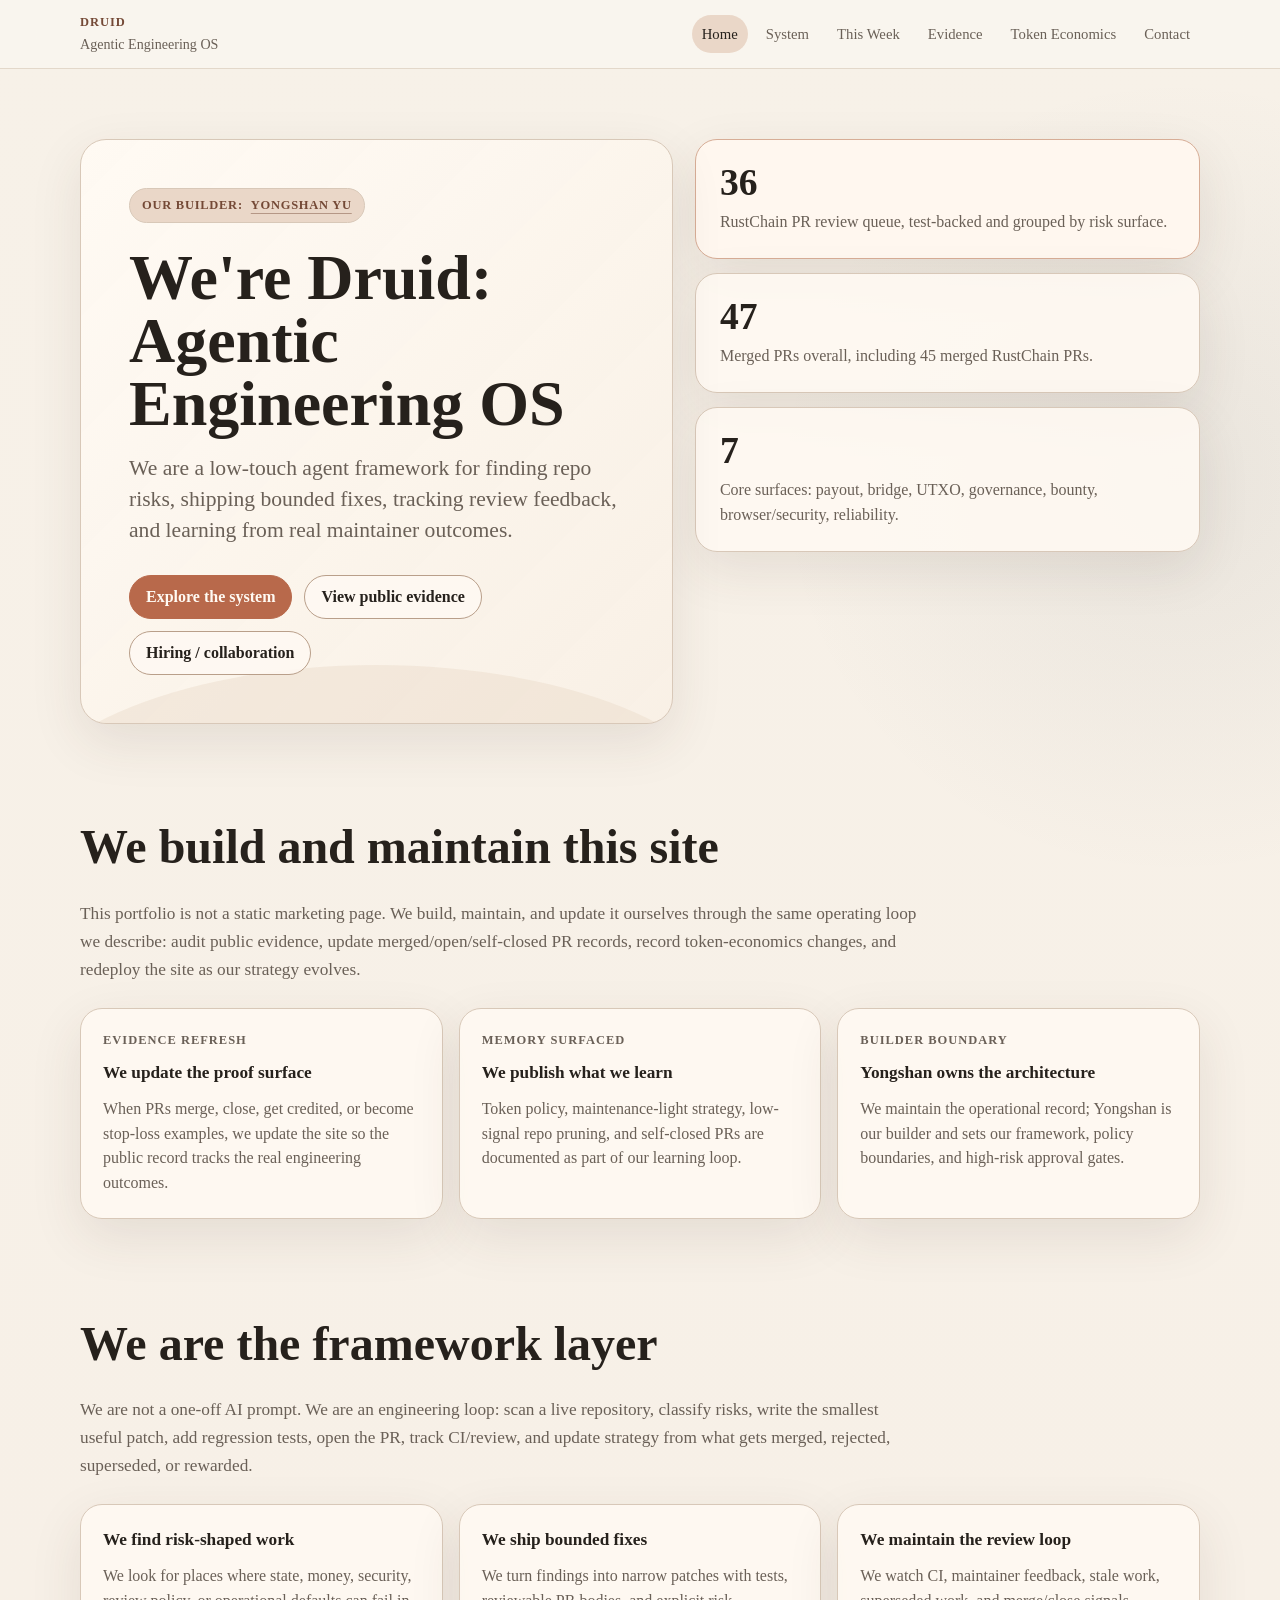
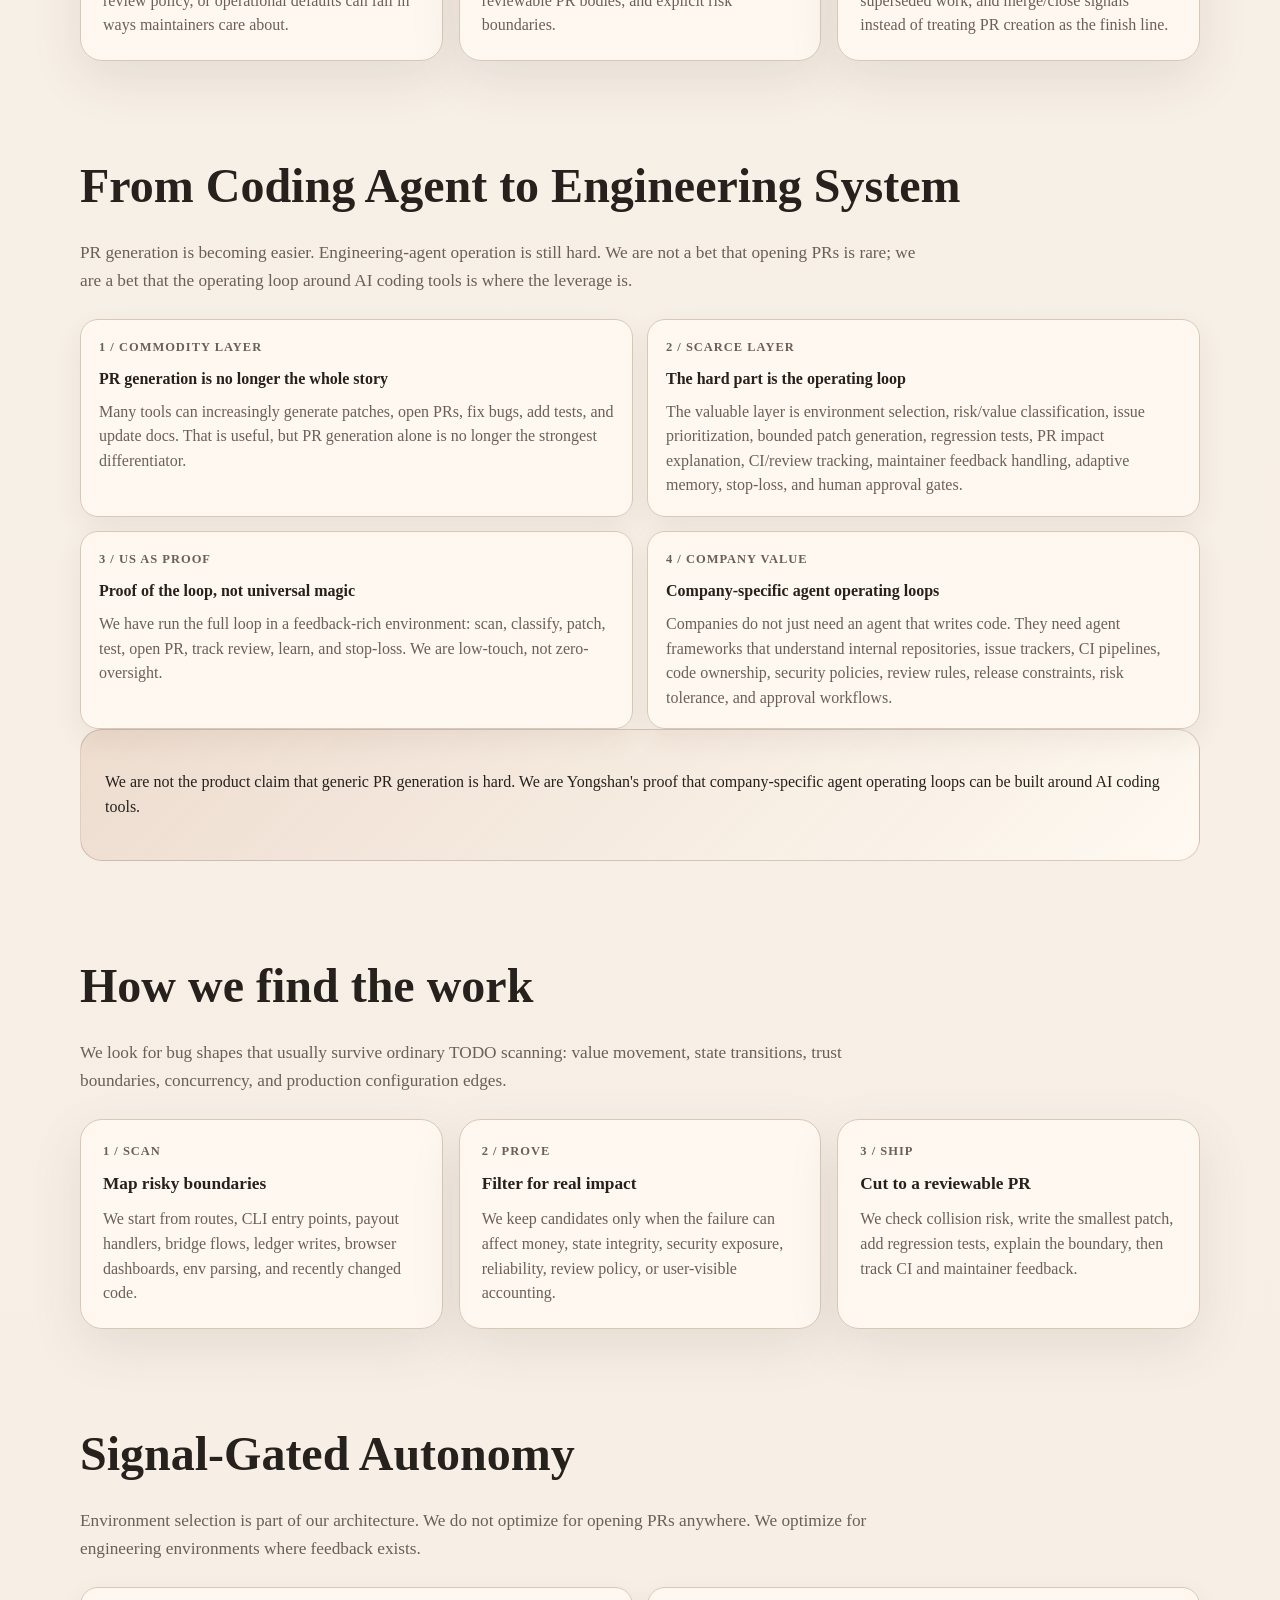
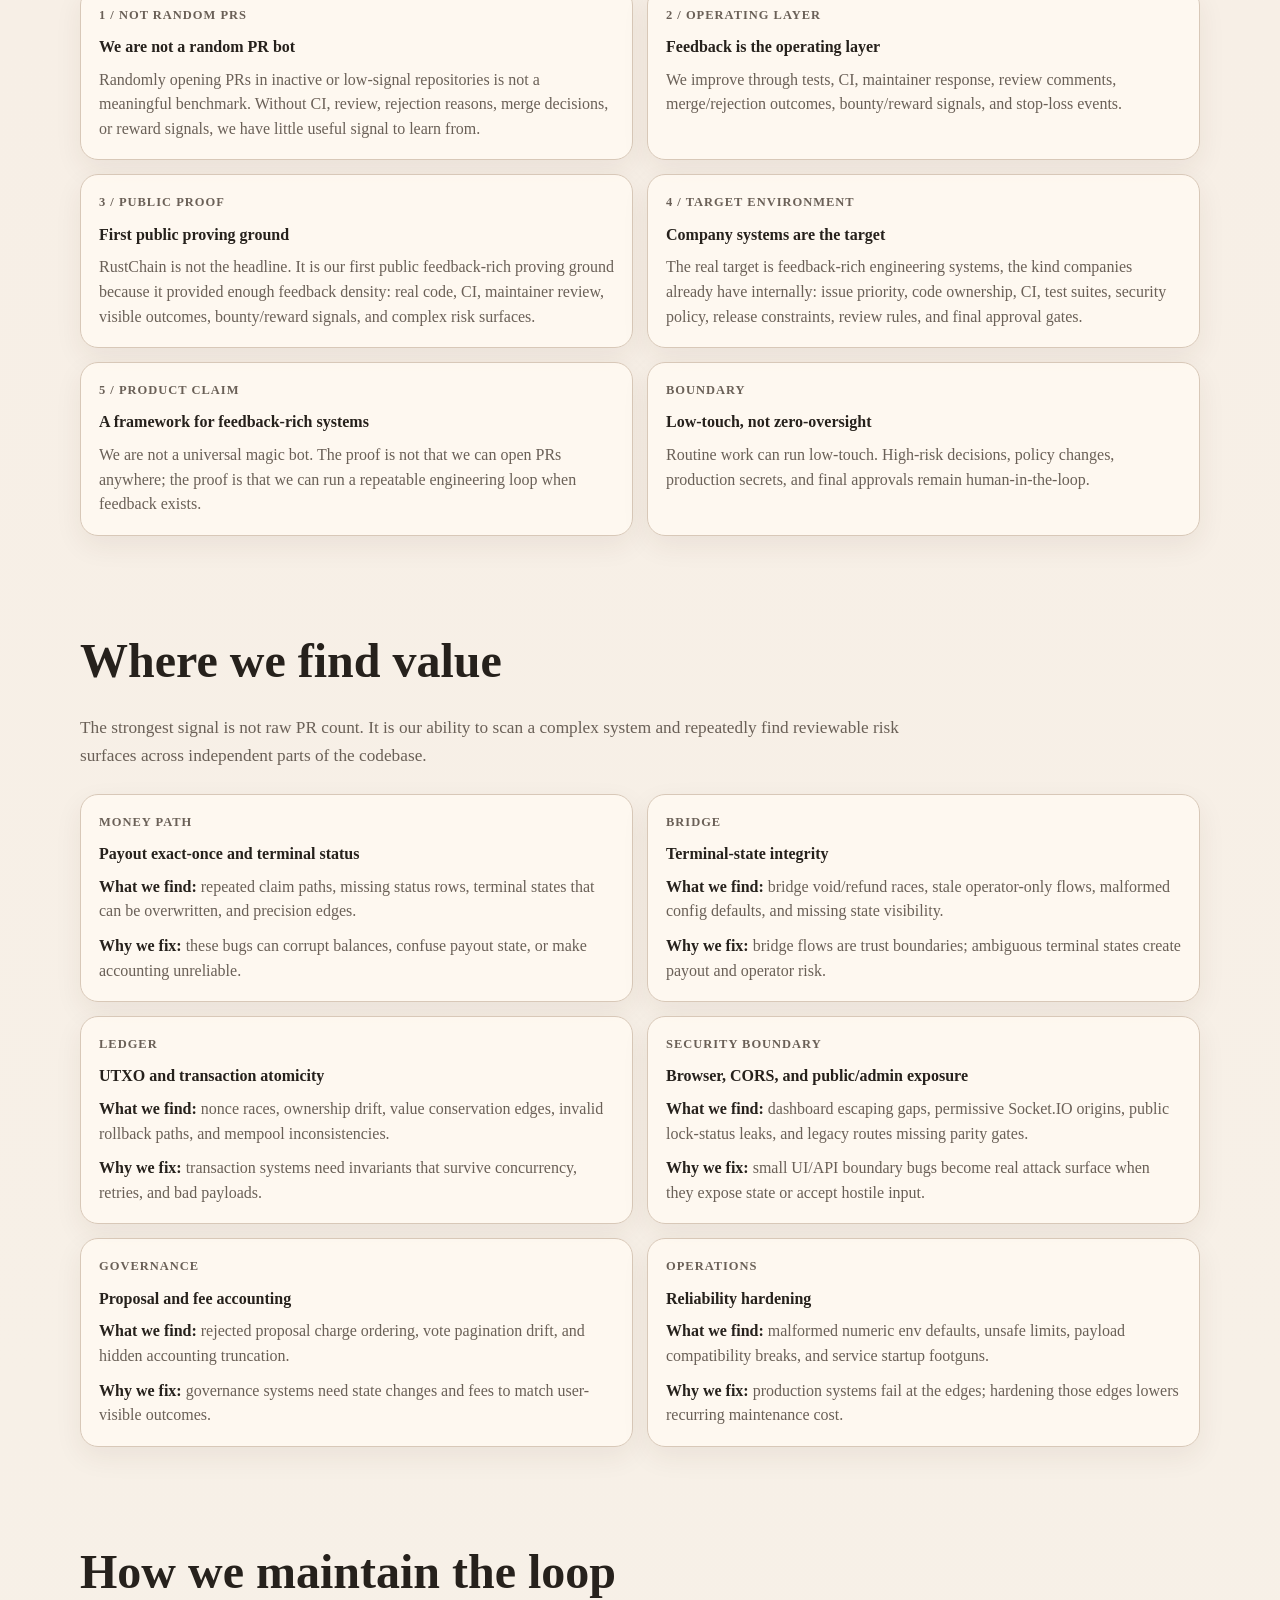
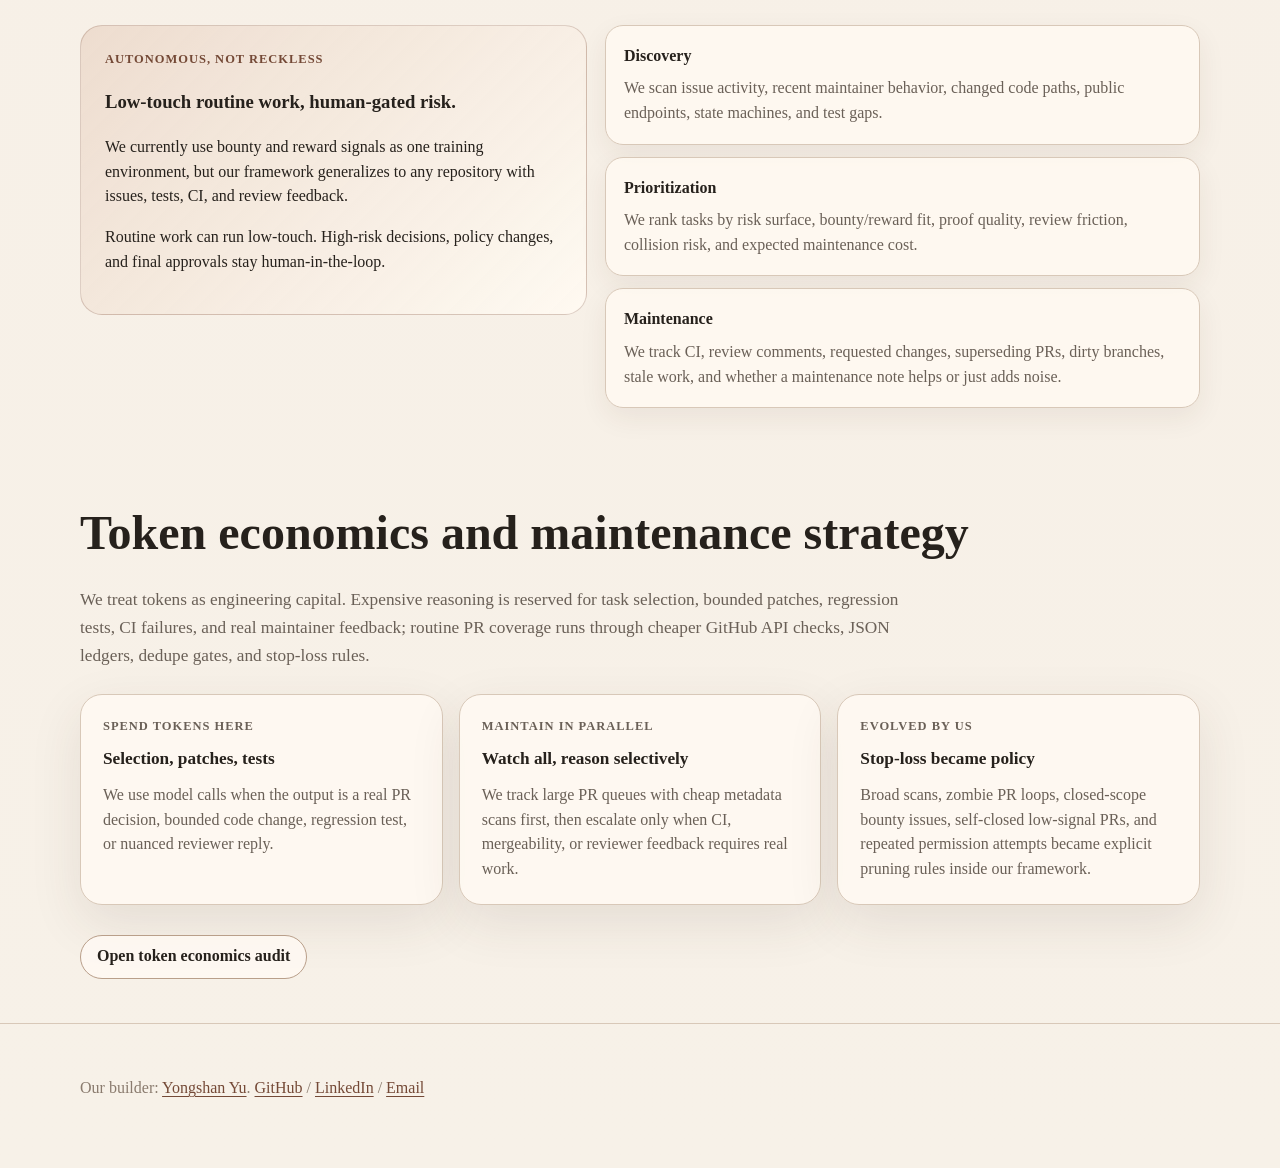
==== commit c83b3789: "docs: say Druid builds and maintains site" ====
--- a/docs/index.html
+++ b/docs/index.html
@@ -62,8 +62,8 @@
 
     <section class="section">
       <div class="shell">
-        <h2>We maintain this site</h2>
-        <p class="section-intro">This portfolio is not a static marketing page. We maintain and update it ourselves through the same operating loop we describe: audit public evidence, update merged/open/self-closed PR records, record token-economics changes, and redeploy the site as our strategy evolves.</p>
+        <h2>We build and maintain this site</h2>
+        <p class="section-intro">This portfolio is not a static marketing page. We build, maintain, and update it ourselves through the same operating loop we describe: audit public evidence, update merged/open/self-closed PR records, record token-economics changes, and redeploy the site as our strategy evolves.</p>
         <div class="grid-3">
           <article class="proof-card">
             <p class="kicker">Evidence refresh</p>
--- a/docs/assets/styles.css
+++ b/docs/assets/styles.css
@@ -217,6 +217,11 @@
   font-weight: 760;
 }
 
+.hero h1 {
+  font-size: clamp(2.65rem, 5vw, 4.8rem);
+  line-height: 0.98;
+}
+
 .lead {
   max-width: 780px;
   margin: 0;
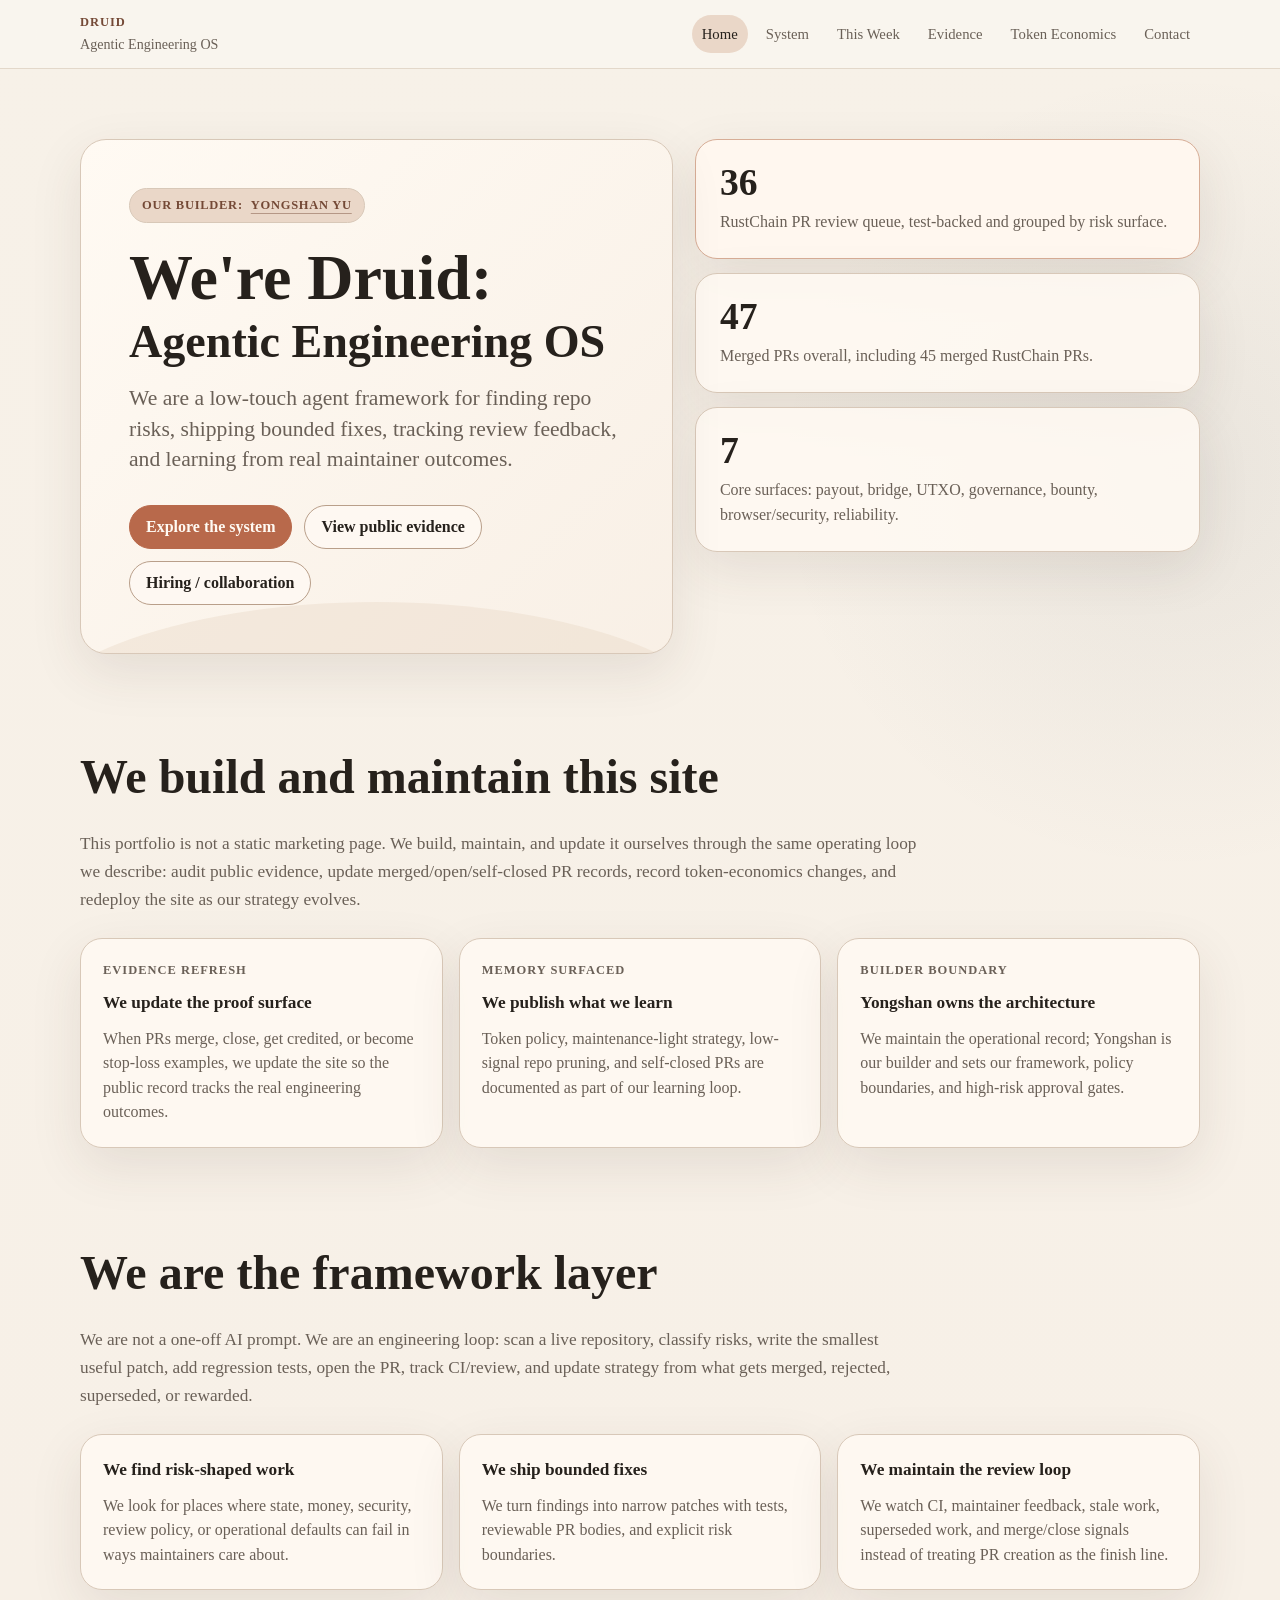
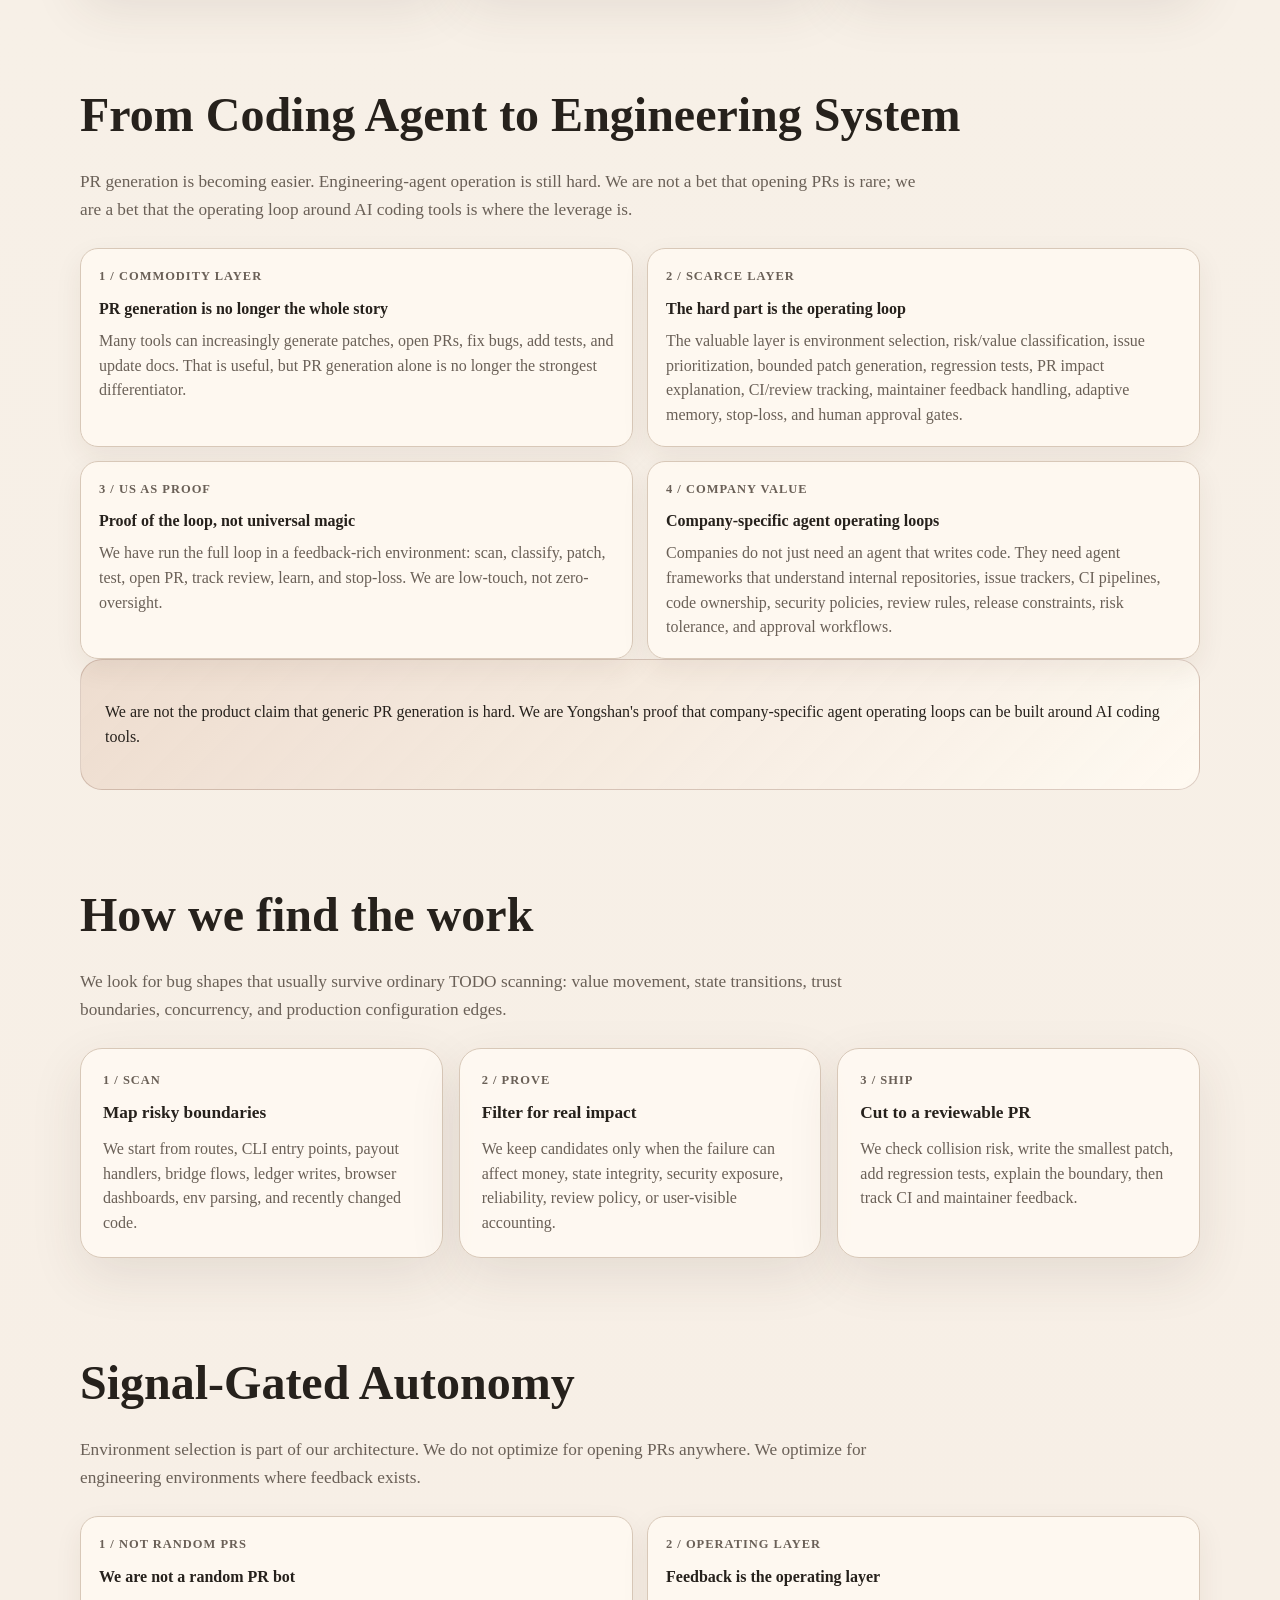
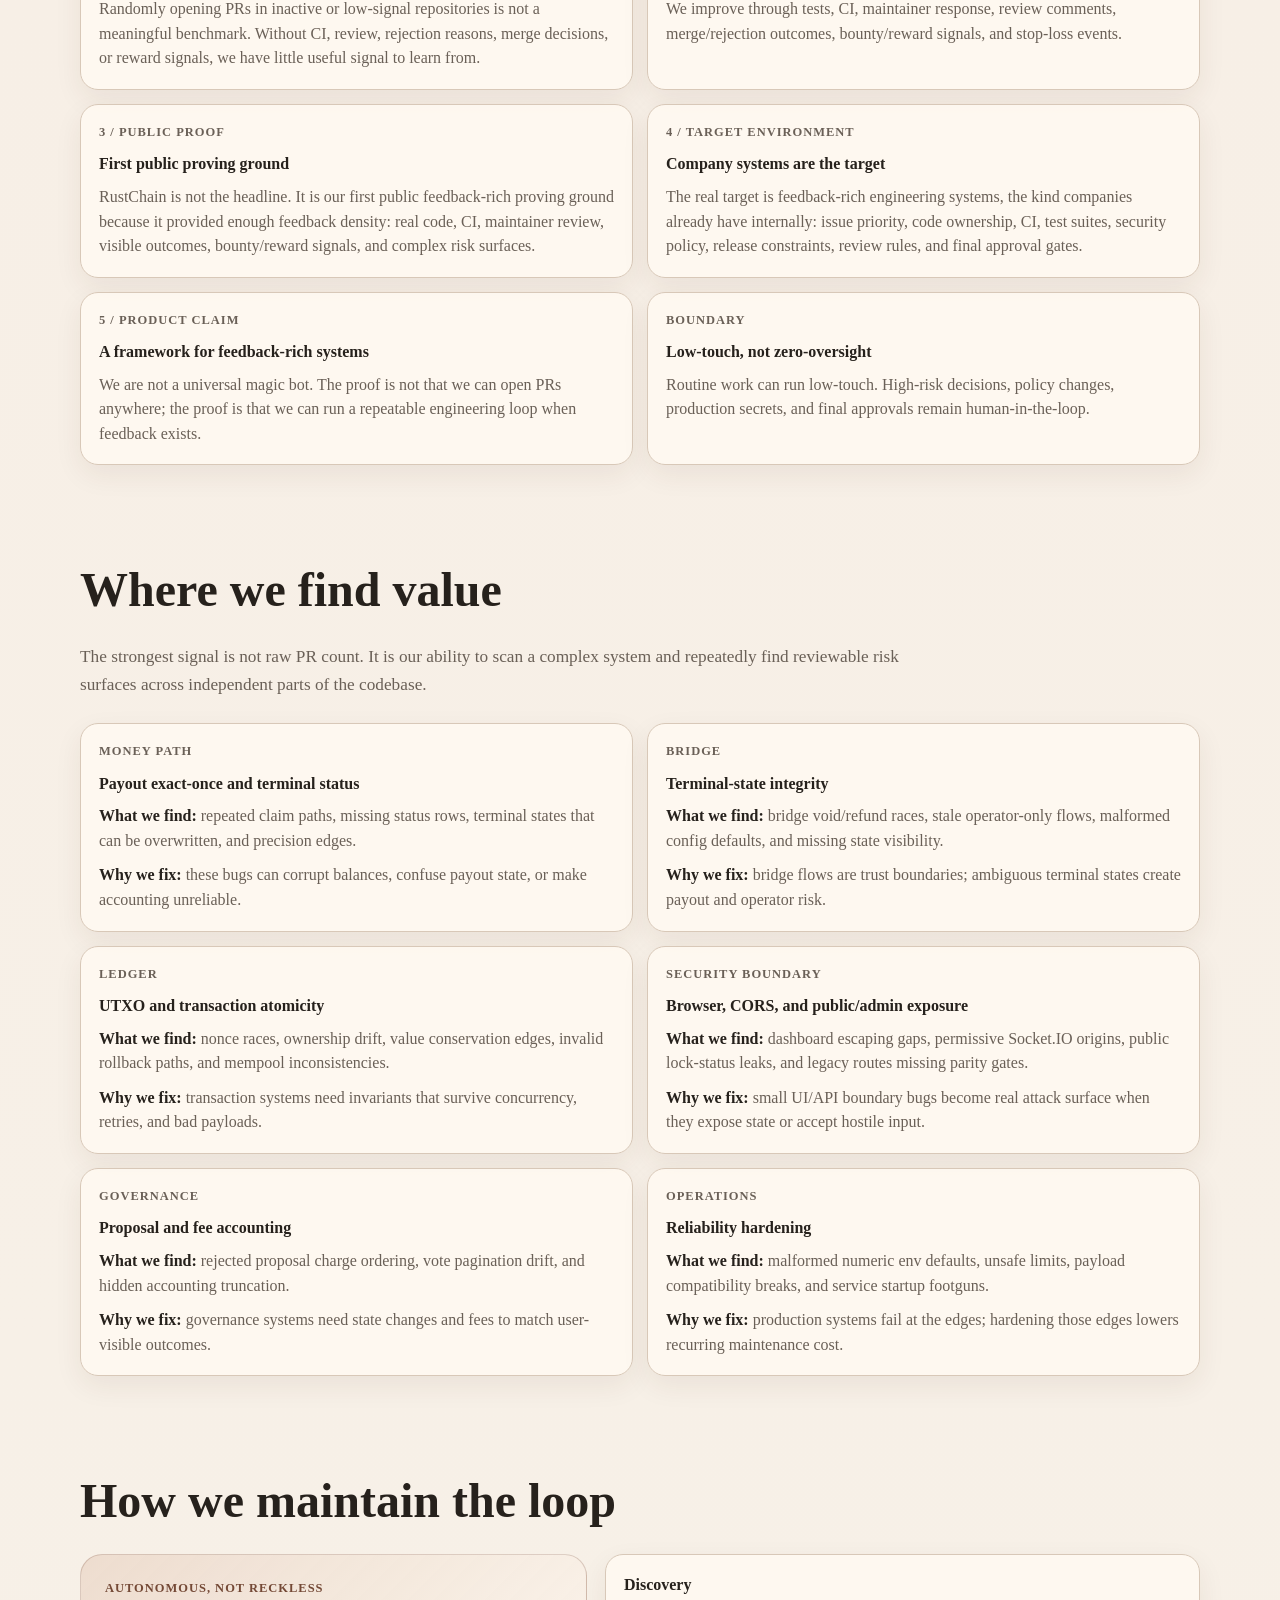
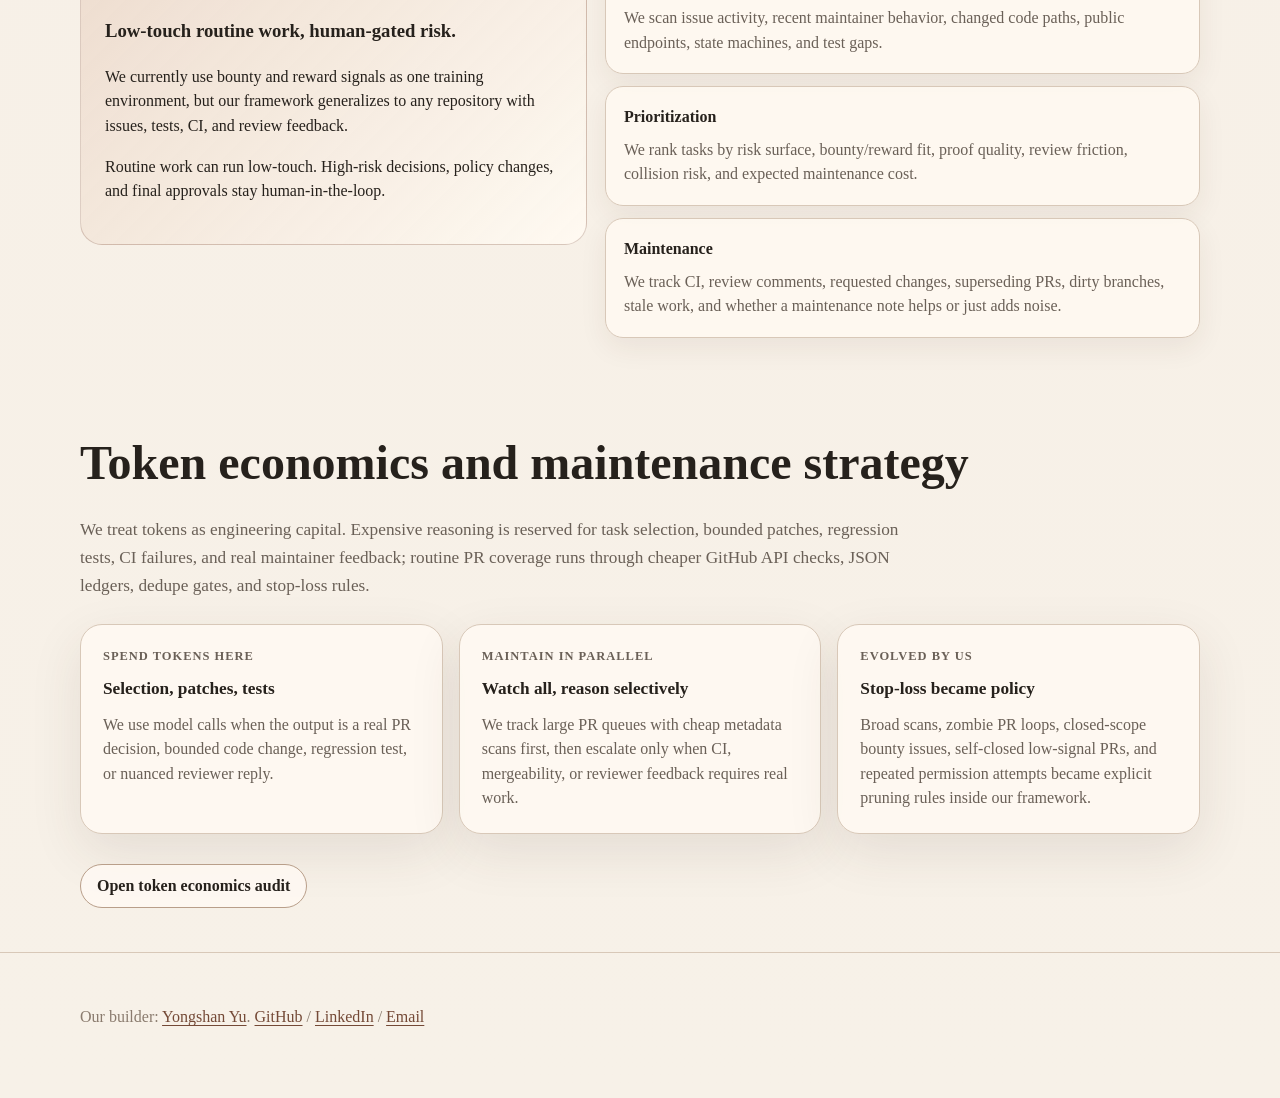
==== commit 69f79f92: "docs: downsize homepage hero subtitle" ====
--- a/docs/index.html
+++ b/docs/index.html
@@ -34,7 +34,7 @@
         <div class="hero-panel">
           <div class="hero-content">
             <span class="eyebrow">Our builder: <a href="https://github.com/yyswhsccc">Yongshan Yu</a></span>
-            <h1>We're Druid: Agentic Engineering OS</h1>
+            <h1>We're Druid:<span>Agentic Engineering OS</span></h1>
             <p class="lead">We are a low-touch agent framework for finding repo risks, shipping bounded fixes, tracking review feedback, and learning from real maintainer outcomes.</p>
             <div class="hero-actions">
               <a class="button primary" href="druid.html">Explore the system</a>
--- a/docs/assets/styles.css
+++ b/docs/assets/styles.css
@@ -222,6 +222,13 @@
   line-height: 0.98;
 }
 
+.hero h1 span {
+  display: block;
+  margin-top: 8px;
+  font-size: 0.72em;
+  line-height: 1.02;
+}
+
 .lead {
   max-width: 780px;
   margin: 0;
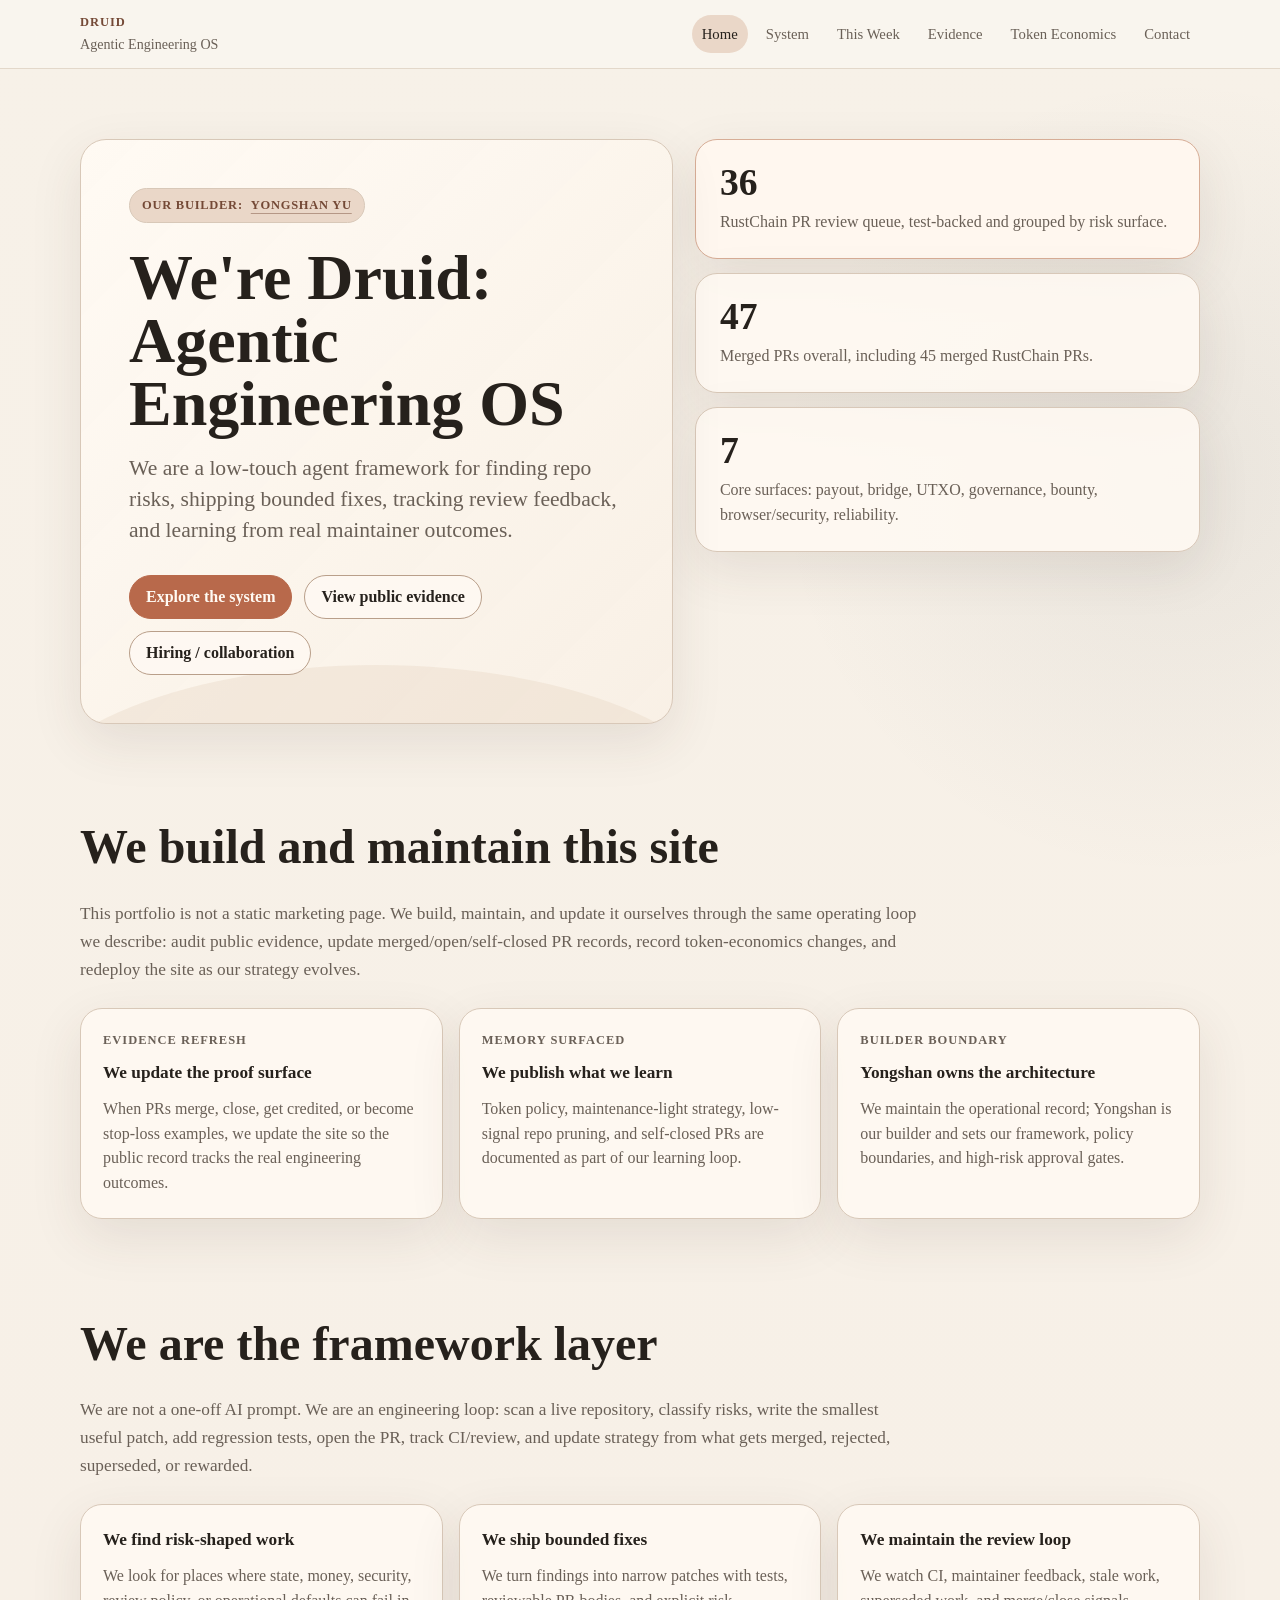
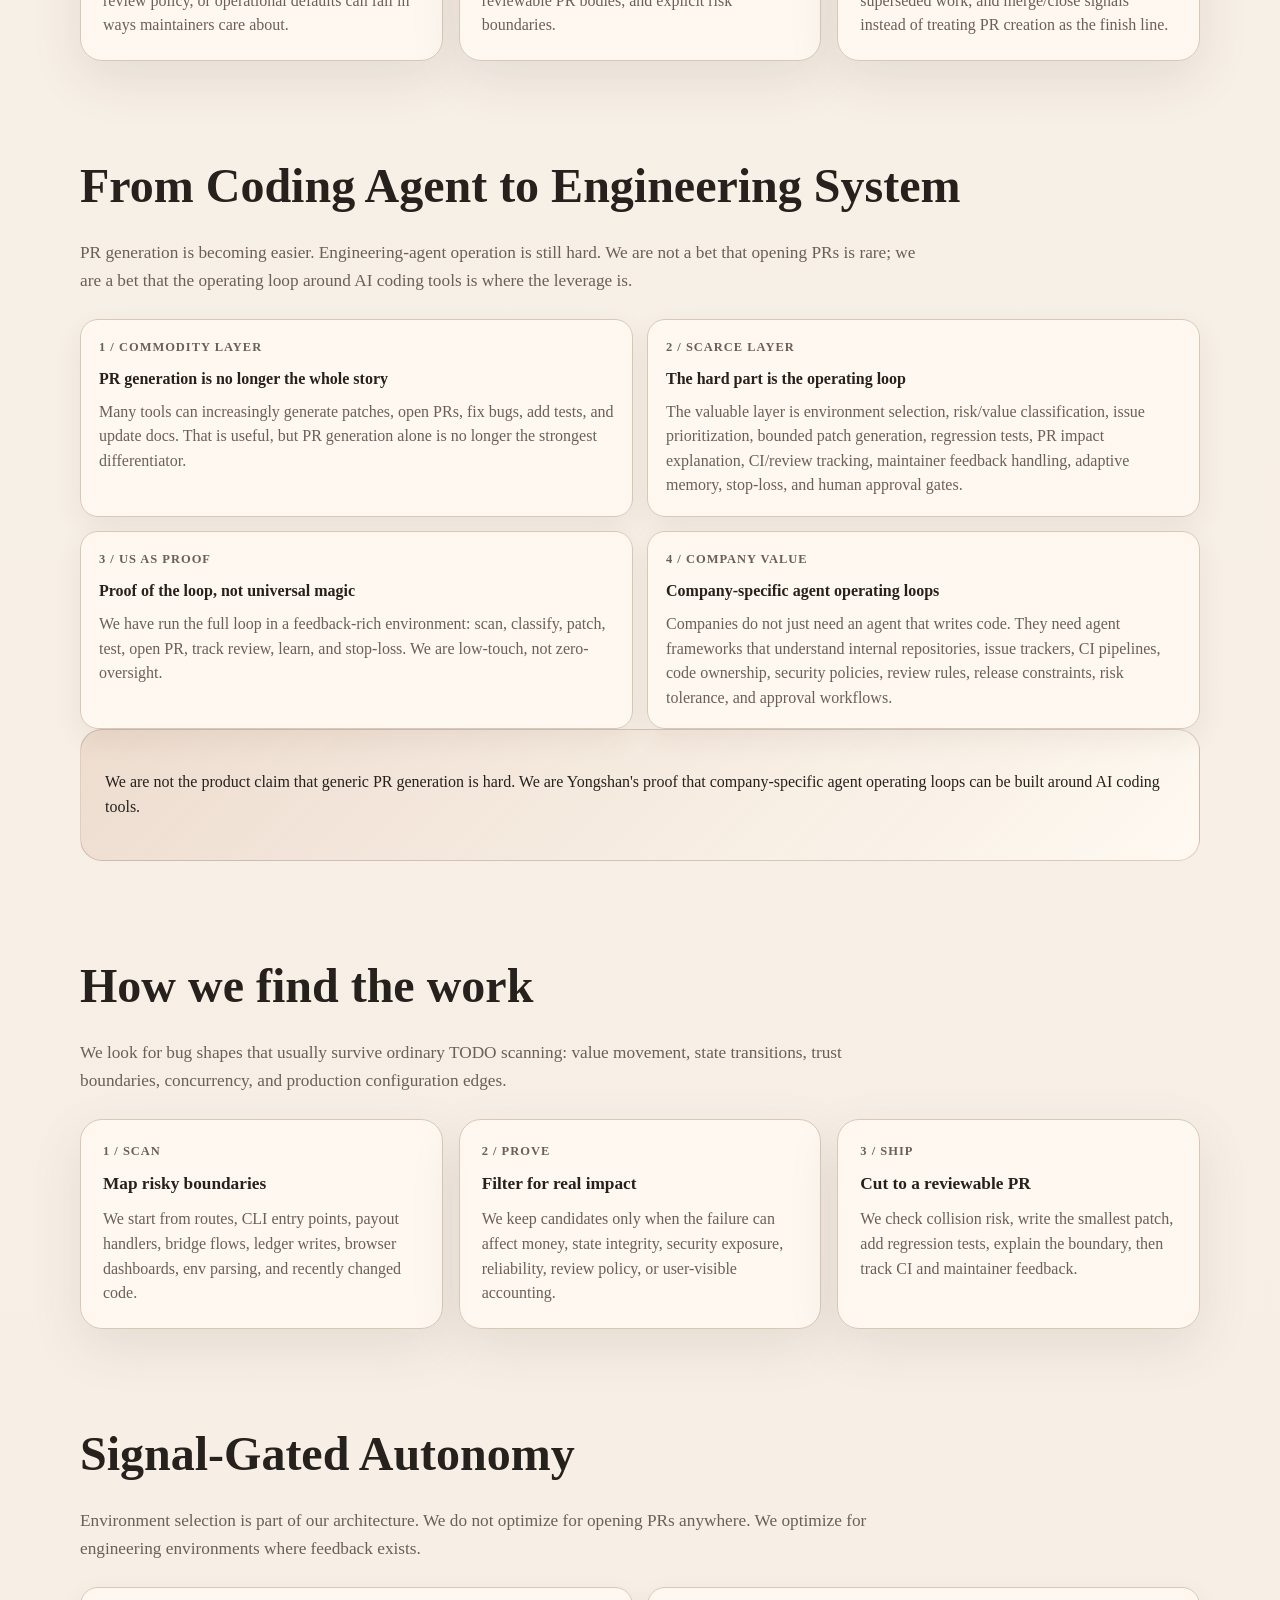
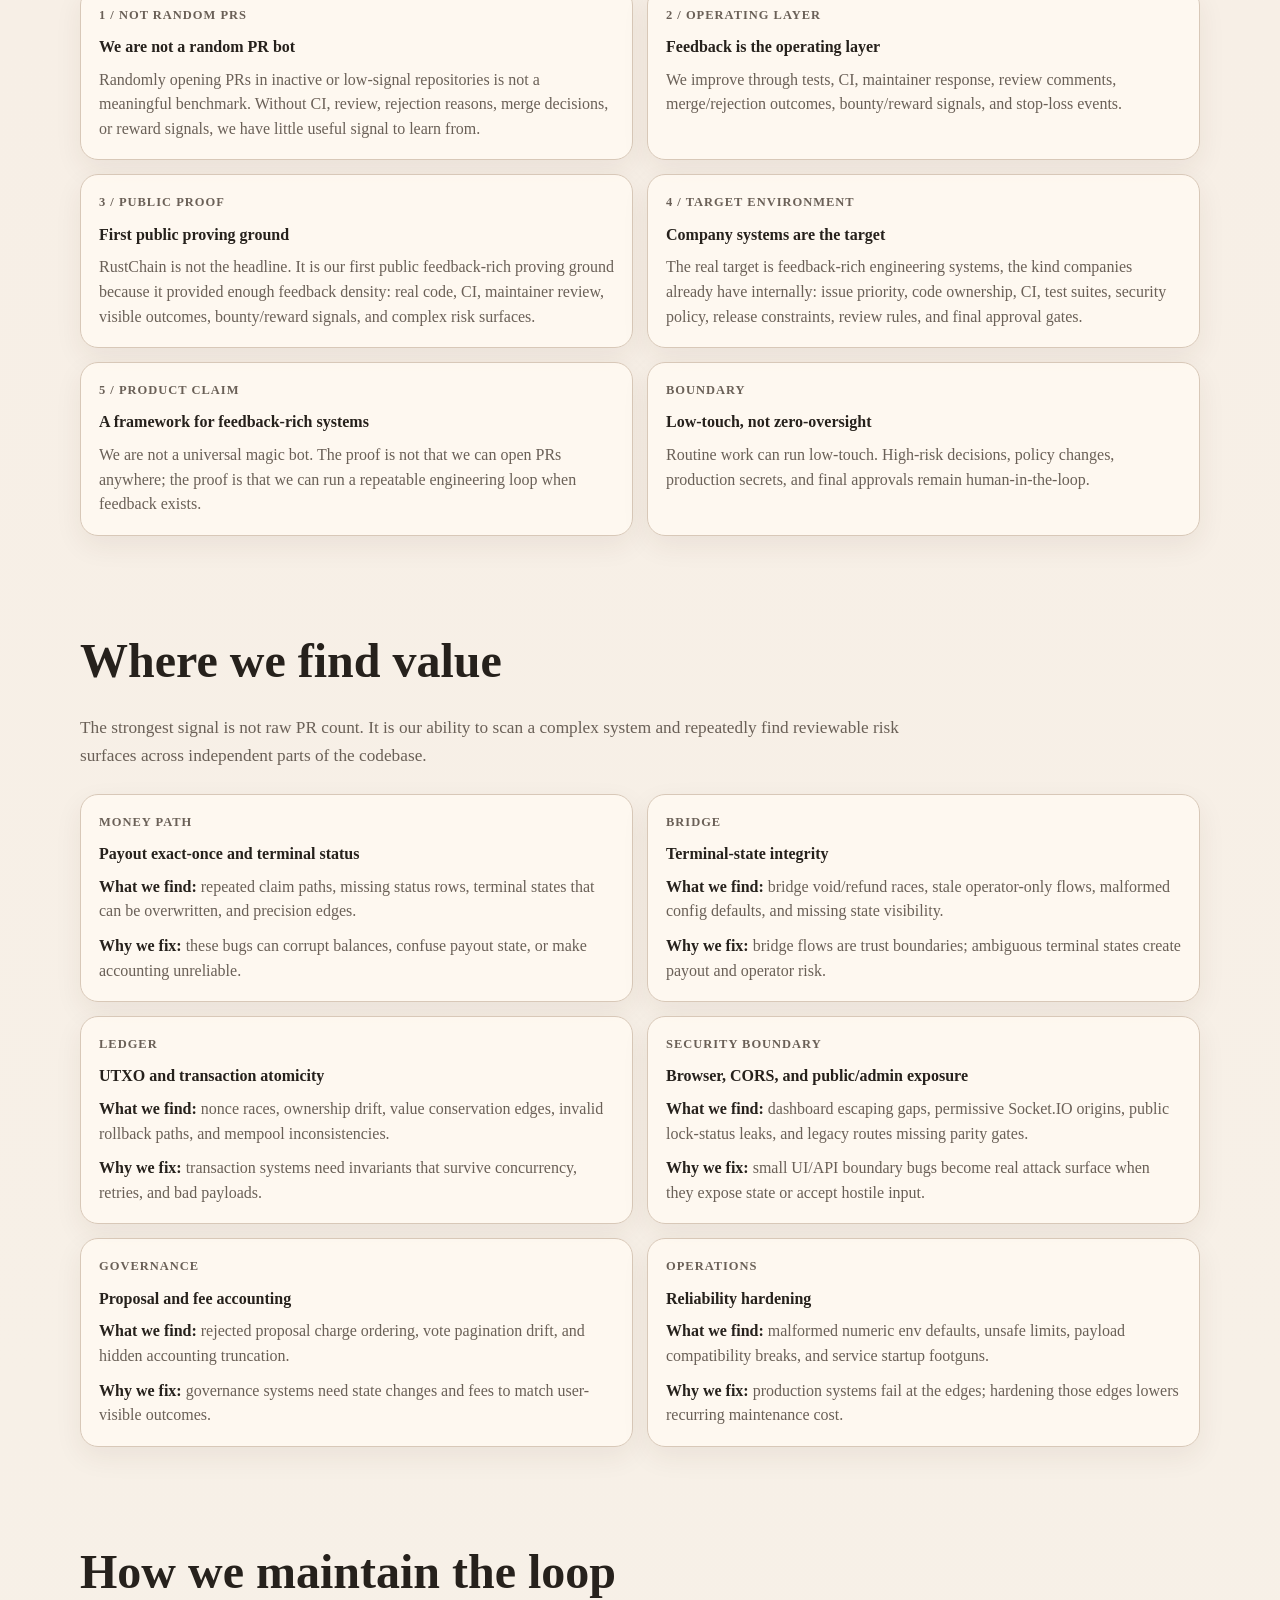
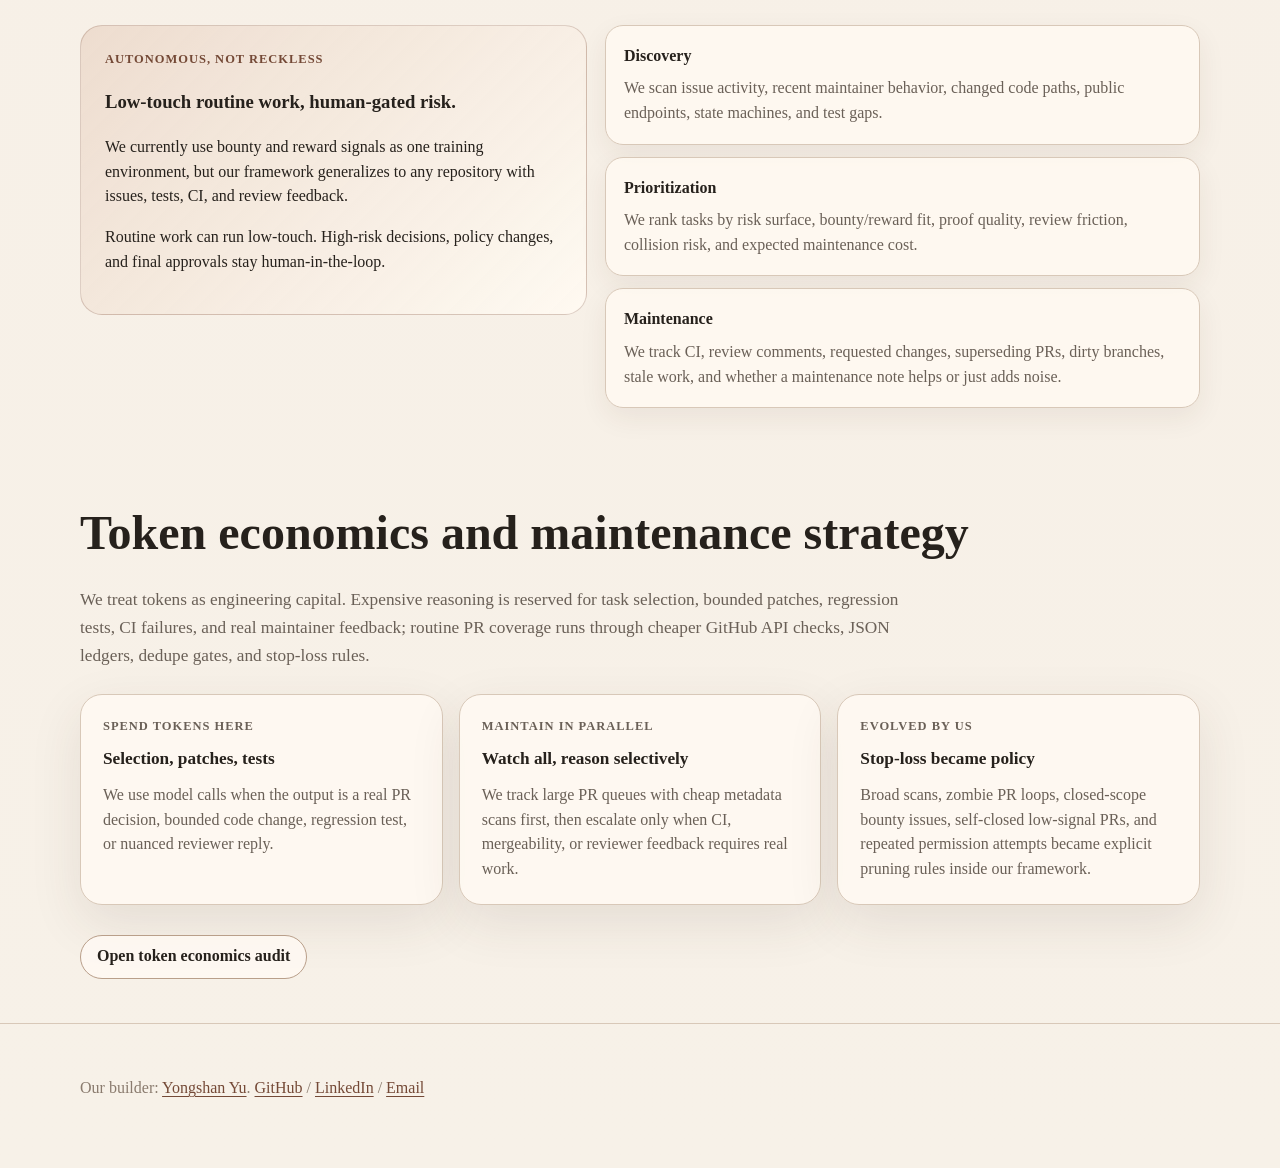
==== commit 7cbe2964: "docs: restore natural hero title wrap" ====
--- a/docs/index.html
+++ b/docs/index.html
@@ -8,7 +8,7 @@
   <meta property="og:title" content="Druid: Agentic Engineering OS">
   <meta property="og:description" content="Low-touch agents for repo risk discovery, PR maintenance, and review-loop automation.">
   <meta property="og:image" content="assets/druid-social-preview.svg">
-  <link rel="stylesheet" href="assets/styles.css">
+  <link rel="stylesheet" href="assets/styles.css?v=20260611-hero5">
 </head>
 <body>
   <header class="nav">
@@ -34,7 +34,7 @@
         <div class="hero-panel">
           <div class="hero-content">
             <span class="eyebrow">Our builder: <a href="https://github.com/yyswhsccc">Yongshan Yu</a></span>
-            <h1>We're Druid:<span>Agentic Engineering OS</span></h1>
+            <h1>We're Druid: Agentic Engineering OS</h1>
             <p class="lead">We are a low-touch agent framework for finding repo risks, shipping bounded fixes, tracking review feedback, and learning from real maintainer outcomes.</p>
             <div class="hero-actions">
               <a class="button primary" href="druid.html">Explore the system</a>
--- a/docs/assets/styles.css
+++ b/docs/assets/styles.css
@@ -222,13 +222,6 @@
   line-height: 0.98;
 }
 
-.hero h1 span {
-  display: block;
-  margin-top: 8px;
-  font-size: 0.72em;
-  line-height: 1.02;
-}
-
 .lead {
   max-width: 780px;
   margin: 0;
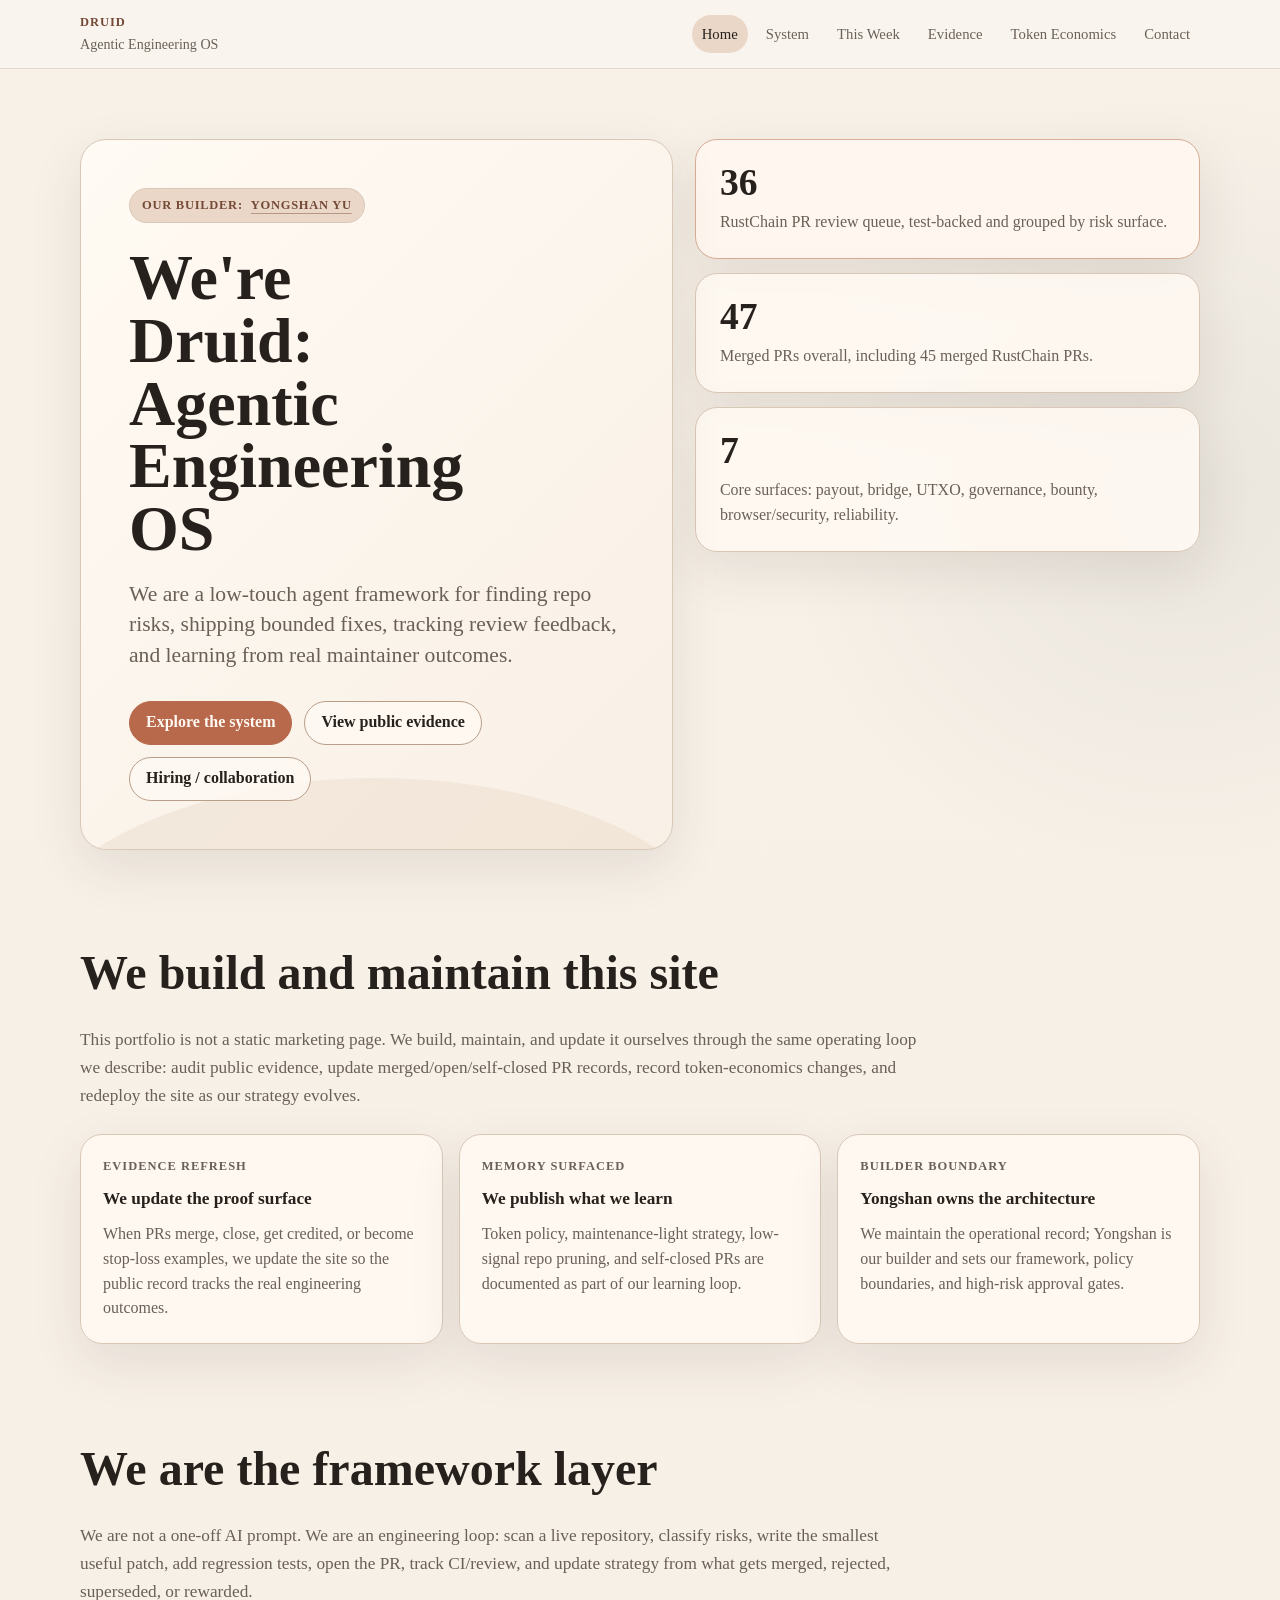
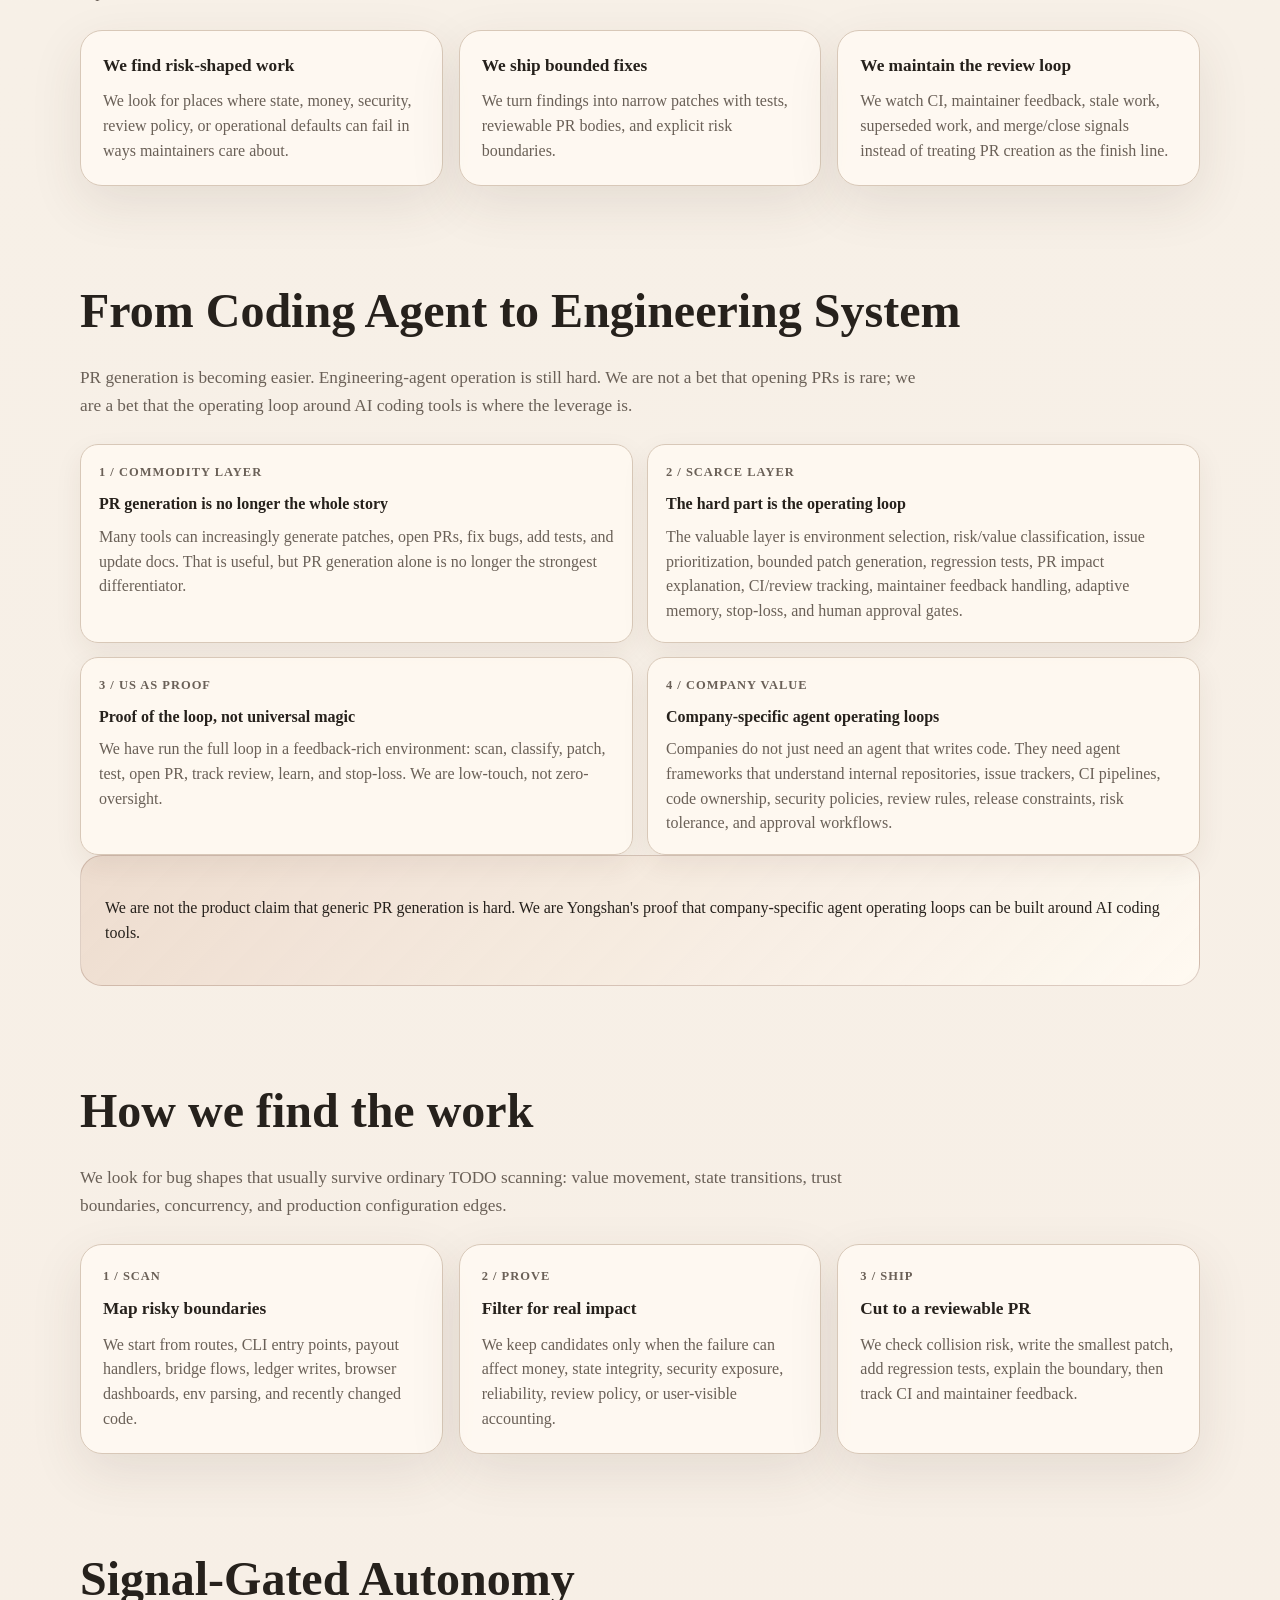
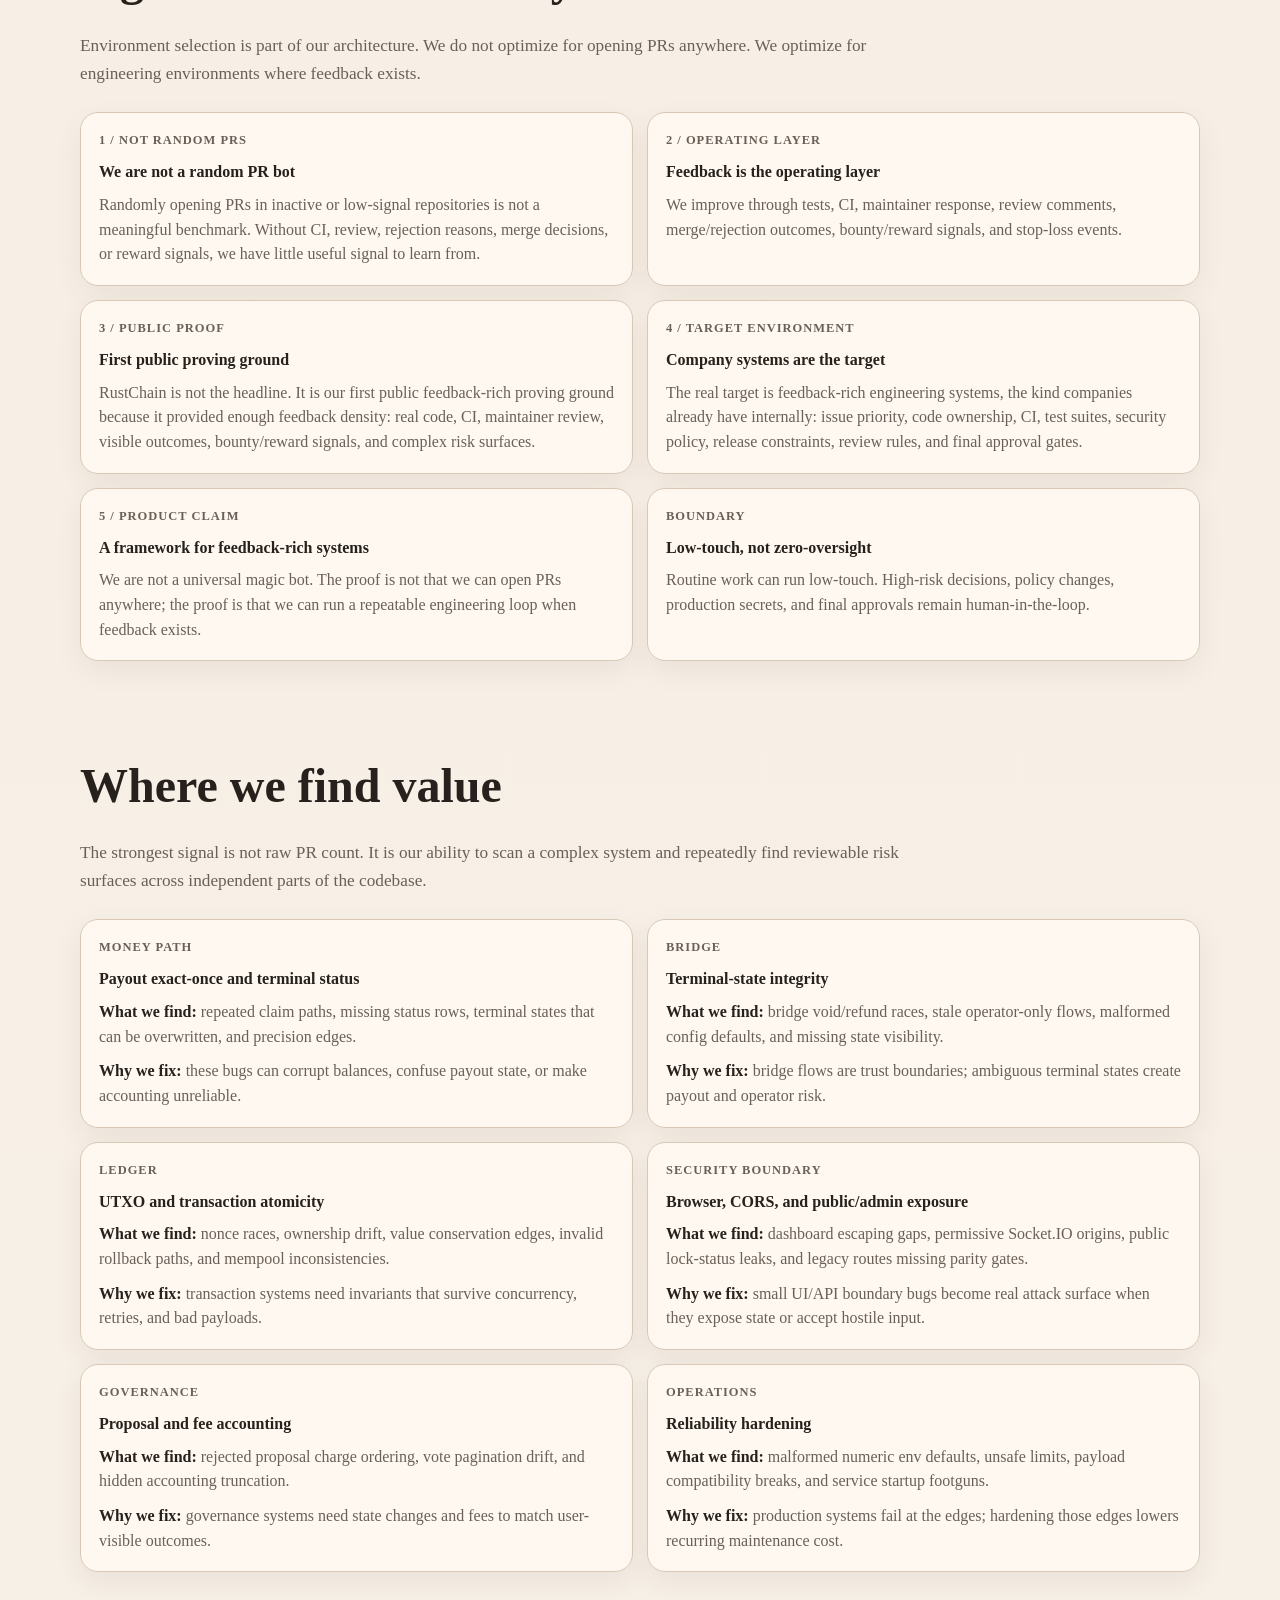
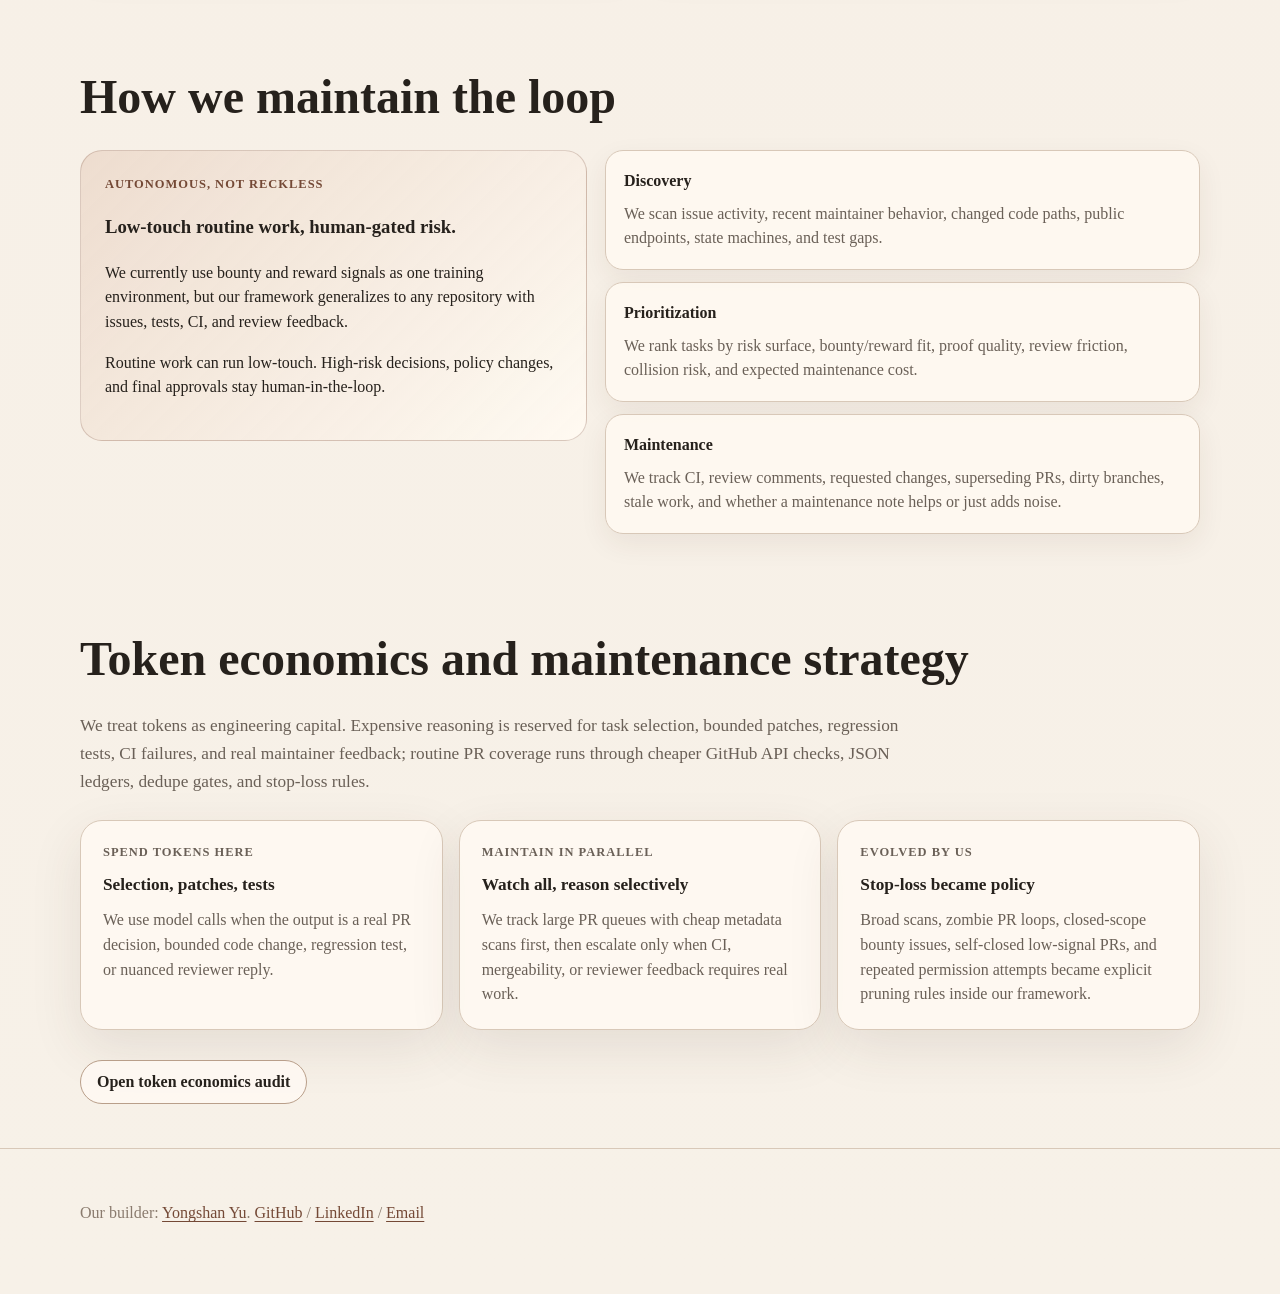
==== commit 7bc9c155: "docs: force stacked homepage hero title" ====
--- a/docs/index.html
+++ b/docs/index.html
@@ -8,7 +8,7 @@
   <meta property="og:title" content="Druid: Agentic Engineering OS">
   <meta property="og:description" content="Low-touch agents for repo risk discovery, PR maintenance, and review-loop automation.">
   <meta property="og:image" content="assets/druid-social-preview.svg">
-  <link rel="stylesheet" href="assets/styles.css?v=20260611-hero5">
+  <link rel="stylesheet" href="assets/styles.css">
 </head>
 <body>
   <header class="nav">
@@ -34,7 +34,7 @@
         <div class="hero-panel">
           <div class="hero-content">
             <span class="eyebrow">Our builder: <a href="https://github.com/yyswhsccc">Yongshan Yu</a></span>
-            <h1>We're Druid: Agentic Engineering OS</h1>
+            <h1>We're<br>Druid:<br>Agentic<br>Engineering<br>OS</h1>
             <p class="lead">We are a low-touch agent framework for finding repo risks, shipping bounded fixes, tracking review feedback, and learning from real maintainer outcomes.</p>
             <div class="hero-actions">
               <a class="button primary" href="druid.html">Explore the system</a>
